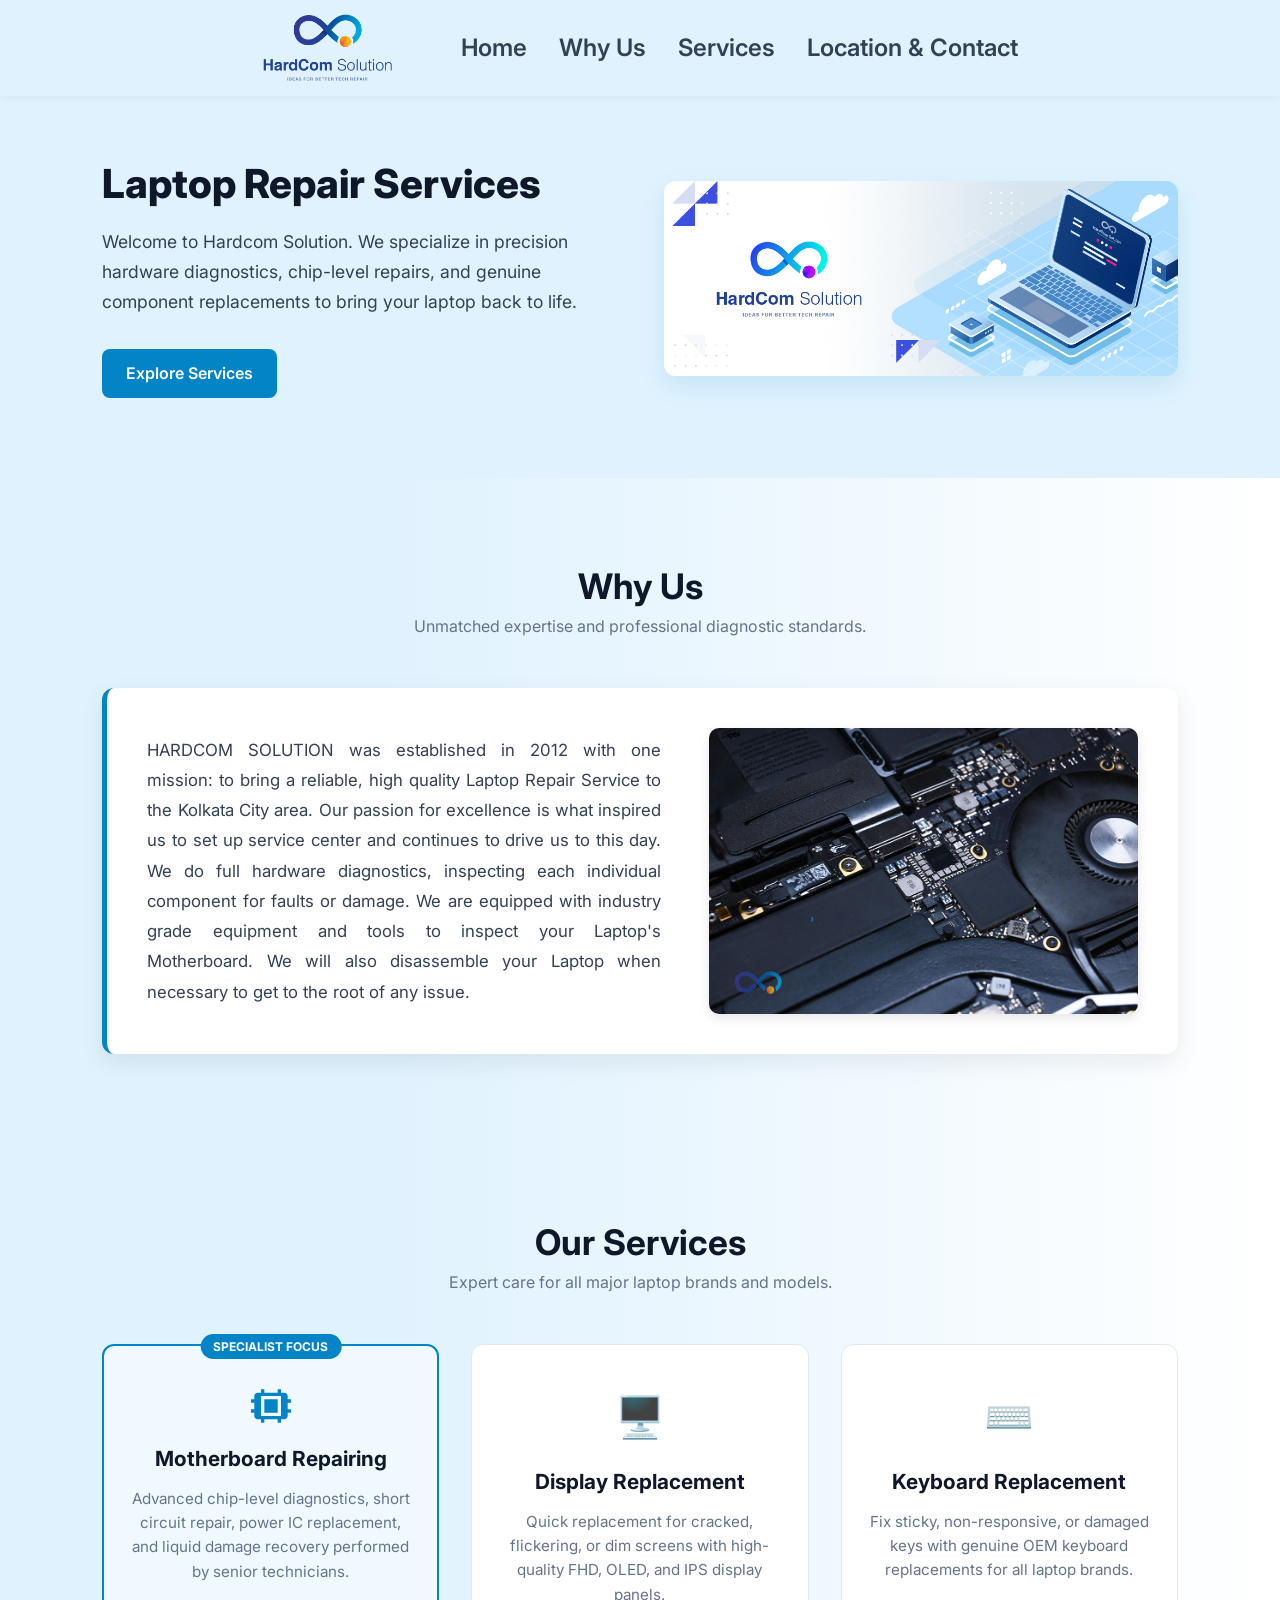
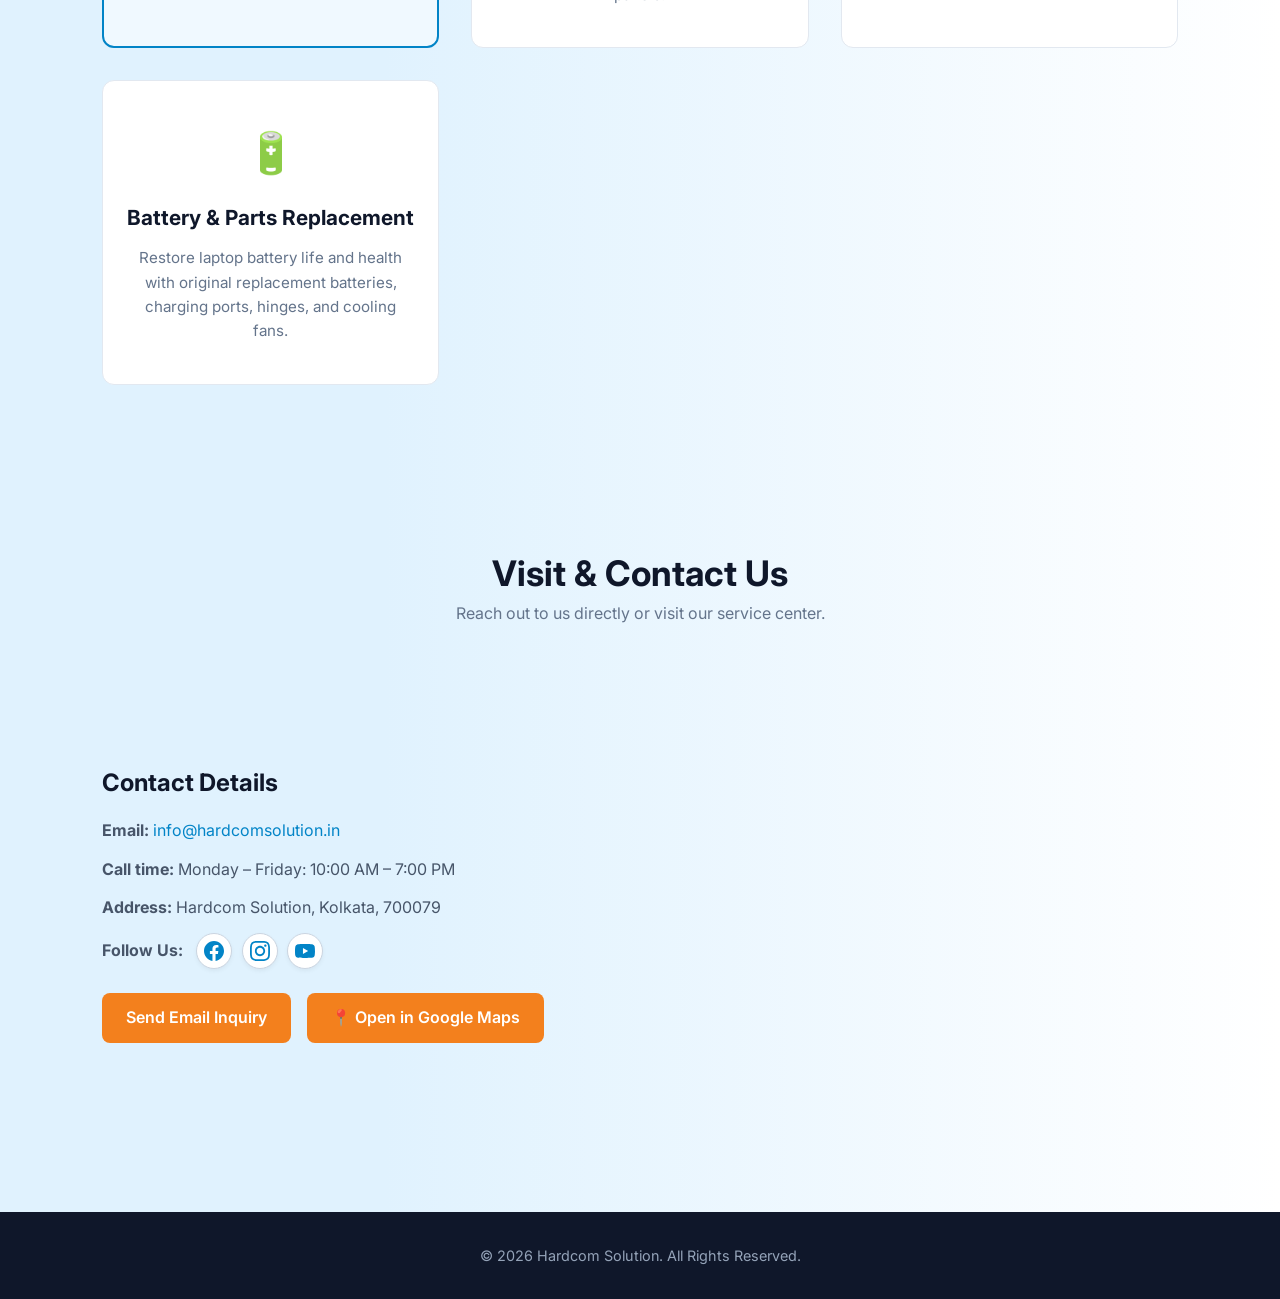
==== index.html @ a63f6ae6 "Add files via upload" ====
<!DOCTYPE html>
<html lang="en">
<head>
  <meta charset="UTF-8">
  <meta name="viewport" content="width=device-width, initial-scale=1.0">
  <title>Hardcom Solution | Laptop Service & Repair Expert</title>
  <link rel="stylesheet" href="style.css">
  <!-- Google Fonts for professional typography -->
  <link href="https://fonts.googleapis.com/css2?family=Inter:wght@400;600;700;800&display=swap" rel="stylesheet">
</head>
<body>

  <!-- Navigation -->
  <nav class="navbar">
    <div class="logo-container">
      <a href="#home">
        <img src="images/logo.png" alt="HardCom Solution Logo" class="site-logo">
      </a>
    </div>

    <ul class="nav-links">
      <li><a href="#home">Home</a></li>
      <li><a href="#why-us">Why Us</a></li>
      <li><a href="#services">Services</a></li>
      <li><a href="#location">Location & Contact</a></li>
    </ul>
  </nav>

  <!-- Hero / Home Section (Two-Column Layout) -->
  <header id="home" class="hero-section">
    <div class="hero-container">
      
      <!-- Left Column: Text & Buttons -->
      <div class="hero-text-content">
        <h1>Laptop Repair Services</h1>
        <p>Welcome to Hardcom Solution. We specialize in precision hardware diagnostics, chip-level repairs, and genuine component replacements to bring your laptop back to life.</p>
        <div class="hero-buttons">
          <a href="#services" class="btn primary-btn">Explore Services</a>
        </div>
      </div>

      <!-- Right Column: Image Banner -->
      <div class="hero-image-content">
        <img src="images/whyus.jpg" alt="Hardcom Solution - Ideas for Better Tech Repair" class="hero-banner-img">
      </div>

    </div>
  </header>

  <!-- Why Us Section (Two-Column Layout) -->
  <section id="why-us" class="why-us-section">
    <div class="section-title">
      <h2>Why Us</h2>
      <p>Unmatched expertise and professional diagnostic standards.</p>
    </div>

    <div class="why-us-container">
      <!-- Left Column: Text Paragraph -->
      <div class="why-us-text">
        <p>
          HARDCOM SOLUTION was established in 2012 with one mission: to bring a reliable, high quality Laptop Repair Service to the Kolkata City area. Our passion for excellence is what inspired us to set up service center and continues to drive us to this day. We do full hardware diagnostics, inspecting each individual component for faults or damage. We are equipped with industry grade equipment and tools to inspect your Laptop's Motherboard. We will also disassemble your Laptop when necessary to get to the root of any issue.
        </p>
      </div>

      <!-- Right Column: Image -->
      <div class="why-us-image">
        <img src="images/whyus1.jpg" alt="Laptop Motherboard Inspection at Hardcom Solution" class="why-us-img">
      </div>
    </div>
  </section>

  <!-- Services Section -->
  <section id="services" class="services-section">
    <div class="section-title">
      <h2>Our Services</h2>
      <p>Expert care for all major laptop brands and models.</p>
    </div>

    <div class="services-grid">
      <!-- MAIN FOCUS: Motherboard Repairing (Option 2 SVG Icon) -->
      <div class="service-card featured">
        <div class="badge">Specialist Focus</div>
        <div class="icon">
          <svg width="40" height="40" viewBox="0 0 24 24" fill="#0284c7">
            <path d="M6 2H8V4H16V2H18V4H20C21.1 4 22 4.9 22 6V8H24V10H22V14H24V16H22V18C22 19.1 21.1 20 20 20H18V22H16V20H8V22H6V20H4C2.9 20 2 19.1 2 18V16H0V14H2V10H0V8H2V6C2 4.9 2.9 4 4 4H6V2ZM6 6V18H18V6H6ZM8 8H16V16H8V8Z"/>
          </svg>
        </div>
        <h3>Motherboard Repairing</h3>
        <p>Advanced chip-level diagnostics, short circuit repair, power IC replacement, and liquid damage recovery performed by senior technicians.</p>
      </div>

      <!-- Display Replacement -->
      <div class="service-card">
        <div class="icon">🖥️</div>
        <h3>Display Replacement</h3>
        <p>Quick replacement for cracked, flickering, or dim screens with high-quality FHD, OLED, and IPS display panels.</p>
      </div>

      <!-- Keyboard Replacement -->
      <div class="service-card">
        <div class="icon">⌨️</div>
        <h3>Keyboard Replacement</h3>
        <p>Fix sticky, non-responsive, or damaged keys with genuine OEM keyboard replacements for all laptop brands.</p>
      </div>

      <!-- Battery & Parts Replacement -->
      <div class="service-card">
        <div class="icon">🔋</div>
        <h3>Battery & Parts Replacement</h3>
        <p>Restore laptop battery life and health with original replacement batteries, charging ports, hinges, and cooling fans.</p>
      </div>
    </div>
  </section>

  <!-- Location & Contact Section -->
  <section id="location" class="location-section">
    <div class="section-title">
      <h2>Visit & Contact Us</h2>
      <p>Reach out to us directly or visit our service center.</p>
    </div>

    <div class="location-container">
      <div class="contact-info">
        <h3>Contact Details</h3>
        <p><strong>Email:</strong> <a href="mailto:info@hardcomsolution.in">info@hardcomsolution.in</a></p>
        <p><strong>Call time:</strong> Monday – Friday: 10:00 AM – 7:00 PM</p>
        <p><strong>Address:</strong> Hardcom Solution, Kolkata, 700079</p>
        
        <!-- Inline Social Media Links -->
        <p class="social-row">
          <strong>Follow Us:</strong>
          <span class="social-icons">
            <!-- Facebook -->
            <a href="https://www.facebook.com/HardCom.Solution" target="_blank" rel="noopener noreferrer" class="social-icon facebook" aria-label="Facebook">
              <svg width="20" height="20" viewBox="0 0 24 24" fill="currentColor">
                <path d="M24 12.073c0-6.627-5.373-12-12-12s-12 5.373-12 12c0 5.99 4.388 10.954 10.125 11.854v-8.385H7.078v-3.47h3.047V9.43c0-3.007 1.792-4.669 4.533-4.669 1.312 0 2.686.235 2.686.235v2.953H15.83c-1.491 0-1.956.925-1.956 1.874v2.25h3.328l-.532 3.47h-2.796v8.385C19.612 23.027 24 18.062 24 12.073z"/>
              </svg>
            </a>

            <!-- Instagram -->
            <a href="https://www.instagram.com/hardcomsolution?igsh=bm9hNWd4NGJtdzU1" target="_blank" rel="noopener noreferrer" class="social-icon instagram" aria-label="Instagram">
              <svg width="20" height="20" viewBox="0 0 24 24" fill="currentColor">
                <path d="M12 2.163c3.204 0 3.584.012 4.85.07 3.252.148 4.771 1.691 4.919 4.919.058 1.265.069 1.645.069 4.849 0 3.205-.012 3.584-.069 4.849-.149 3.225-1.664 4.771-4.919 4.919-1.266.058-1.644.07-4.85.07-3.204 0-3.584-.012-4.849-.07-3.26-.149-4.771-1.699-4.919-4.92-.058-1.265-.07-1.644-.07-4.849 0-3.204.013-3.583.07-4.849.149-3.227 1.664-4.771 4.919-4.919 1.266-.057 1.645-.069 4.849-.069zm0-2.163c-3.259 0-3.667.014-4.947.072-4.358.2-6.78 2.618-6.98 6.98-.059 1.281-.073 1.689-.073 4.948 0 3.259.014 3.668.072 4.948.2 4.358 2.618 6.78 6.98 6.98 1.281.058 1.689.072 4.948.072 3.259 0 3.668-.014 4.948-.072 4.354-.2 6.782-2.618 6.979-6.98.059-1.28.073-1.689.073-4.948 0-3.259-.014-3.667-.072-4.947-.196-4.354-2.617-6.78-6.979-6.98-1.281-.059-1.69-.073-4.949-.073zm0 5.838c-3.403 0-6.162 2.759-6.162 6.162s2.759 6.163 6.162 6.163 6.162-2.759 6.162-6.163c0-3.403-2.759-6.162-6.162-6.162zm0 10.162c-2.209 0-4-1.79-4-4 0-2.209 1.791-4 4-4s4 1.791 4 4c0 2.21-1.791 4-4 4zm6.406-11.845c-.796 0-1.441.645-1.441 1.44s.645 1.44 1.441 1.44c.795 0 1.439-.645 1.439-1.44s-.644-1.44-1.439-1.44z"/>
              </svg>
            </a>

            <!-- YouTube -->
            <a href="https://www.youtube.com/@hardcomsolution" target="_blank" rel="noopener noreferrer" class="social-icon youtube" aria-label="YouTube">
              <svg width="20" height="20" viewBox="0 0 24 24" fill="currentColor">
                <path d="M23.498 6.186a3.016 3.016 0 0 0-2.122-2.136C19.505 3.545 12 3.545 12 3.545s-7.505 0-9.377.505A3.017 3.017 0 0 0 .502 6.186C0 8.07 0 12 0 12s0 3.93.502 5.814a3.016 3.016 0 0 0 2.122 2.136c1.871.505 9.376.505 9.376.505s7.505 0 9.377-.505a3.015 3.015 0 0 0 2.122-2.136C24 15.93 24 12 24 12s0-3.93-.502-5.814zM9.545 15.568V8.432L15.818 12l-6.273 3.568z"/>
              </svg>
            </a>
          </span>
        </p>

        <div class="contact-actions">
          <a href="mailto:info@hardcomsolution.in?subject=Laptop%20Repair%20Inquiry" class="btn primary-btn">Send Email Inquiry</a>
          <a href="https://maps.app.goo.gl/X8KSxE47E7GqjeSY7" target="_blank" class="btn map-btn">📍 Open in Google Maps</a>
        </div>
      </div>

      <div class="map-embed">
        <iframe src="https://www.google.com/maps/embed?pb=!1m18!1m12!1m3!1d3715.5192313363236!2d88.42817985779621!3d22.655022076445878!2m3!1f0!2f0!3f0!3m2!1i1024!2i768!4f13.1!3m3!1m2!1s0x39f89e5bd750a0f1%3A0x53fb87cc85b5f22e!2sHardCom%20Solution!5e1!3m2!1sen!2sin!4v1786367181669!5m2!1sen!2sin" 
          width="600"
          height="450" 
          style="border:0;" 
          allowfullscreen="" loading="lazy" 
          referrerpolicy="strict-origin-when-cross-origin">
        </iframe>
      </div>
    </div>
  </section>

  <!-- Footer -->
  <footer>
    <p>&copy; 2026 Hardcom Solution. All Rights Reserved.</p>
  </footer>

</body>
</html>
---- style.css ----
/* Base Styles & Reset */
* {
  margin: 0;
  padding: 0;
  box-sizing: border-box;
}

:root {
  --primary-blue: #0284c7;
  --accent-orange: #f3801d;
  --accent-orange-hover: #d96f14;
  --dark-navy: #0f172a;
  --mid-navy: #1e293b;
  --ice-blue: #f0f9ff;
  --soft-blue: #e0f2fe;
  --text-dark: #1e293b;
  --text-muted: #64748b;
}

body {
  font-family: 'Inter', sans-serif;
  color: var(--text-dark);
  background-color: #f8fafc;
  line-height: 1.6;
}

/* Navbar Logo Styling */
.navbar {
  display: flex !important;
  justify-content: space-between !important;
  align-items: center !important;
  padding: 0.8rem 8%;
  background-color: #e0f2fe; 
  box-shadow: 0 2px 10px rgba(0,0,0,0.05);
  position: sticky;
  top: 0;
  z-index: 1000;
}

.logo-container {
  display: flex;
  align-items: center;
  margin-left: 10rem; /* Shifts logo 10rem away from left edge */
}

.site-logo {
  height: 70px;
  width: auto;
  display: block;
  object-fit: contain;
}

/* Horizontal Link Menu */
.nav-links {
  display: flex !important;
  flex-direction: row !important;
  list-style: none !important;
  gap: 2rem;
  margin: 0 10rem 0 0; /* Pushes menu 10rem away from right edge */
  padding: 0;
}

.nav-links li {
  display: inline-block;
}

.nav-links a {
  text-decoration: none !important;
  color: #334155;
  font-weight: 600;
  font-size: 1.5rem;
  transition: color 0.2s;
}

.nav-links a:hover {
  color: var(--primary-blue);
}

/* Base Button */
.btn {
  display: inline-block;
  padding: 0.75rem 1.5rem;
  border-radius: 8px;
  text-decoration: none;
  font-weight: 600;
  transition: all 0.2s;
}

.primary-btn {
  background-color: var(--primary-blue);
  color: #ffffff;
}

.primary-btn:hover {
  background-color: #0369a1;
}

/* Orange Buttons (#f3801d) for Contact Section Actions */
.contact-actions .primary-btn,
.contact-actions .map-btn,
a.map-btn {
  background-color: var(--accent-orange);
  color: #ffffff !important;
  text-decoration: none;
  border: none;
}

.contact-actions .primary-btn:hover,
.contact-actions .map-btn:hover,
a.map-btn:hover {
  background-color: var(--accent-orange-hover);
  color: #ffffff !important;
}


/* 1. HERO SECTION */
.hero-section {
  padding: 4rem 8% 5rem 8%;
  background: linear-gradient(90deg, #e0f2fe 100%, #ffffff 100%);
}

.hero-container {
  max-width: 1200px;
  margin: 0 auto;
  display: flex;
  align-items: center;
  justify-content: space-between;
  gap: 3rem;
}

.hero-text-content {
  flex: 1;
  text-align: left;
}

.hero-text-content h1 {
  font-size: 2.5rem;
  font-weight: 800;
  line-height: 1.2;
  margin-bottom: 1.2rem;
  color: #0f172a;
}

.hero-text-content p {
  font-size: 1.1rem;
  color: #334155;
  margin-bottom: 2rem;
  line-height: 1.7;
}

.hero-buttons {
  display: flex;
  gap: 1rem;
  justify-content: flex-start;
}

.hero-image-content {
  flex: 1;
  display: flex;
  justify-content: center;
}

.hero-banner-img {
  width: 100%;
  max-width: 550px;
  height: auto;
  border-radius: 12px;
  box-shadow: 0 10px 25px rgba(2, 132, 199, 0.12);
}


/* 2. WHY US SECTION */
.why-us-section {
  padding: 5rem 8%;
  background: linear-gradient(90deg, #e0f2fe 30%, #ffffff 100%);
}

.why-us-section .section-title h2 {
  color: #0f172a;
}

.why-us-section .section-title p {
  color: #64748b;
}

.why-us-container {
  max-width: 1100px;
  margin: 0 auto;
  display: flex;
  align-items: center;
  justify-content: space-between;
  gap: 3rem;
  background-color: #ffffff;
  border-left: 5px solid var(--primary-blue);
  padding: 2.5rem;
  border-radius: 12px;
  box-shadow: 0 8px 25px rgba(15, 23, 42, 0.08);
}

.why-us-text {
  flex: 1.2;
}

.why-us-text p {
  font-size: 1.05rem;
  color: #334155;
  line-height: 1.8;
  text-align: justify;
}

.why-us-image {
  flex: 1;
  display: flex;
  justify-content: center;
}

.why-us-img {
  width: 100%;
  max-width: 450px;
  height: auto;
  border-radius: 10px;
  object-fit: cover;
  box-shadow: 0 4px 12px rgba(0,0,0,0.1);
}


/* 3. SERVICES SECTION */
.services-section {
  padding: 5rem 8%;
  background: linear-gradient(90deg, #e0f2fe 30%, #ffffff 100%);
}

.section-title {
  text-align: center;
  margin-bottom: 3rem;
}

.section-title h2 {
  font-size: 2.2rem;
  color: var(--dark-navy);
  font-weight: 700;
}

.section-title p {
  color: var(--text-muted);
}

.services-grid {
  display: grid;
  grid-template-columns: repeat(auto-fit, minmax(260px, 1fr));
  gap: 2rem;
}

.service-card {
  background-color: #ffffff;
  padding: 2.5rem 1.5rem;
  border-radius: 12px;
  border: 1px solid #e2e8f0;
  text-align: center;
  position: relative;
  transition: transform 0.2s, box-shadow 0.2s;
}

.service-card:hover {
  transform: translateY(-4px);
  box-shadow: 0 12px 24px rgba(0,0,0,0.06);
}

.service-card.featured {
  border: 2px solid var(--primary-blue);
  background-color: var(--ice-blue);
}

.badge {
  position: absolute;
  top: -12px;
  left: 50%;
  transform: translateX(-50%);
  background-color: var(--primary-blue);
  color: #ffffff;
  font-size: 0.75rem;
  font-weight: 700;
  text-transform: uppercase;
  padding: 0.2rem 0.8rem;
  border-radius: 20px;
}

.icon {
  font-size: 2.5rem;
  margin-bottom: 1rem;
  display: flex;
  justify-content: center;
  align-items: center;
}

.icon svg {
  display: inline-block;
  vertical-align: middle;
}

.service-card h3 {
  font-size: 1.3rem;
  margin-bottom: 0.75rem;
  color: var(--dark-navy);
}

.service-card p {
  color: var(--text-muted);
  font-size: 0.95rem;
}


/* 4. LOCATION & CONTACT */
.location-section {
  padding: 5rem 8%;
  background: linear-gradient(90deg, #e0f2fe 30%, #ffffff 100%);
}

.location-container {
  display: grid;
  grid-template-columns: 1fr 1fr;
  gap: 3rem;
  align-items: center;
}

.contact-info h3 {
  font-size: 1.5rem;
  margin-bottom: 1rem;
  color: var(--dark-navy);
}

.contact-info p {
  margin-bottom: 0.8rem;
  color: #475569;
}

.contact-info a {
  color: var(--primary-blue);
  text-decoration: none;
}

.contact-actions {
  display: flex;
  gap: 1rem;
  margin-top: 1.5rem;
  flex-wrap: wrap;
}

.map-embed iframe {
  width: 100%;
  border-radius: 12px;
}

/* Inline Social Row */
.social-row {
  display: flex;
  align-items: center;
  gap: 0.8rem;
  margin-bottom: 0.8rem;
  color: #475569;
}

.social-icons {
  display: inline-flex;
  gap: 0.6rem;
  align-items: center;
}

.social-icon {
  display: inline-flex;
  align-items: center;
  justify-content: center;
  width: 36px;
  height: 36px;
  background-color: #ffffff;
  color: #64748b;
  border-radius: 50%;
  border: 1px solid #cbd5e1;
  transition: all 0.25s ease;
  box-shadow: 0 2px 4px rgba(0,0,0,0.05);
}

.social-icon:hover {
  transform: translateY(-2px);
  box-shadow: 0 4px 8px rgba(0,0,0,0.12);
}

/* Hover Brand Colors */
.social-icon.facebook:hover {
  background-color: #1877f2;
  color: #ffffff;
  border-color: #1877f2;
}

.social-icon.instagram:hover {
  background: radial-gradient(circle at 30% 107%, #fdf497 0%, #fdf497 5%, #fd5949 45%,#d6249f 60%,#285aebe6 90%);
  color: #ffffff;
  border-color: transparent;
}

.social-icon.youtube:hover {
  background-color: #ff0000;
  color: #ffffff;
  border-color: #ff0000;
}


/* 5. FOOTER */
footer {
  text-align: center;
  padding: 2rem;
  background-color: var(--dark-navy);
  color: #94a3b8;
  font-size: 0.9rem;
}


/* Responsive adjustments for Mobile & Tablets */
@media (max-width: 850px) {
  .navbar {
    flex-direction: column;
    padding: 1rem 4%;
    gap: 1rem;
  }

  .logo-container {
    margin-left: 0 !important;
    justify-content: center;
  }

  .site-logo {
    height: 42px;
  }

  .nav-links {
    margin: 0 !important;
    gap: 1rem;
    flex-wrap: wrap;
    justify-content: center;
  }

  .nav-links a {
    font-size: 0.95rem;
  }

  .hero-container, 
  .why-us-container, 
  .location-container {
    flex-direction: column;
    text-align: center;
    padding: 1.5rem;
    gap: 2rem;
  }

  .hero-text-content, 
  .why-us-text {
    text-align: center;
  }

  .hero-buttons {
    justify-content: center;
  }

  .hero-section h1 {
    font-size: 2rem;
  }

  .social-row {
    justify-content: center;
  }
}
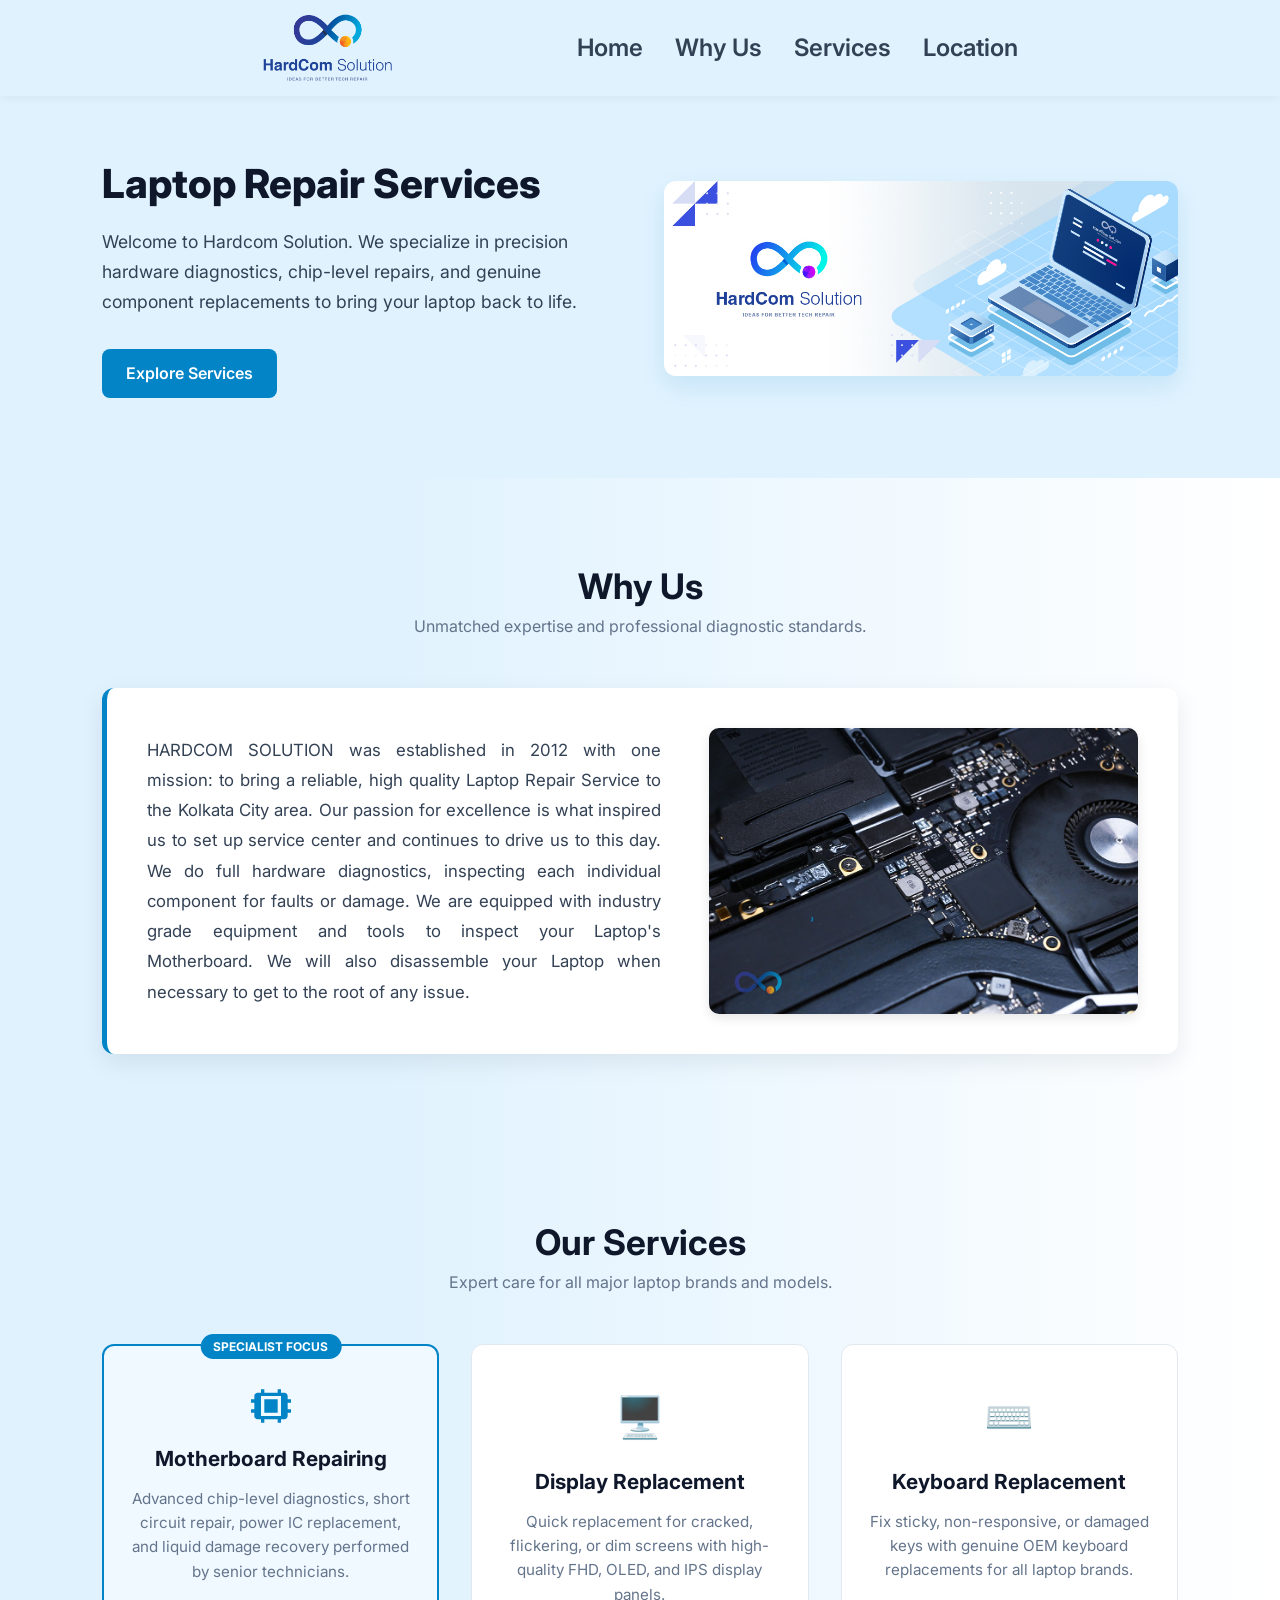
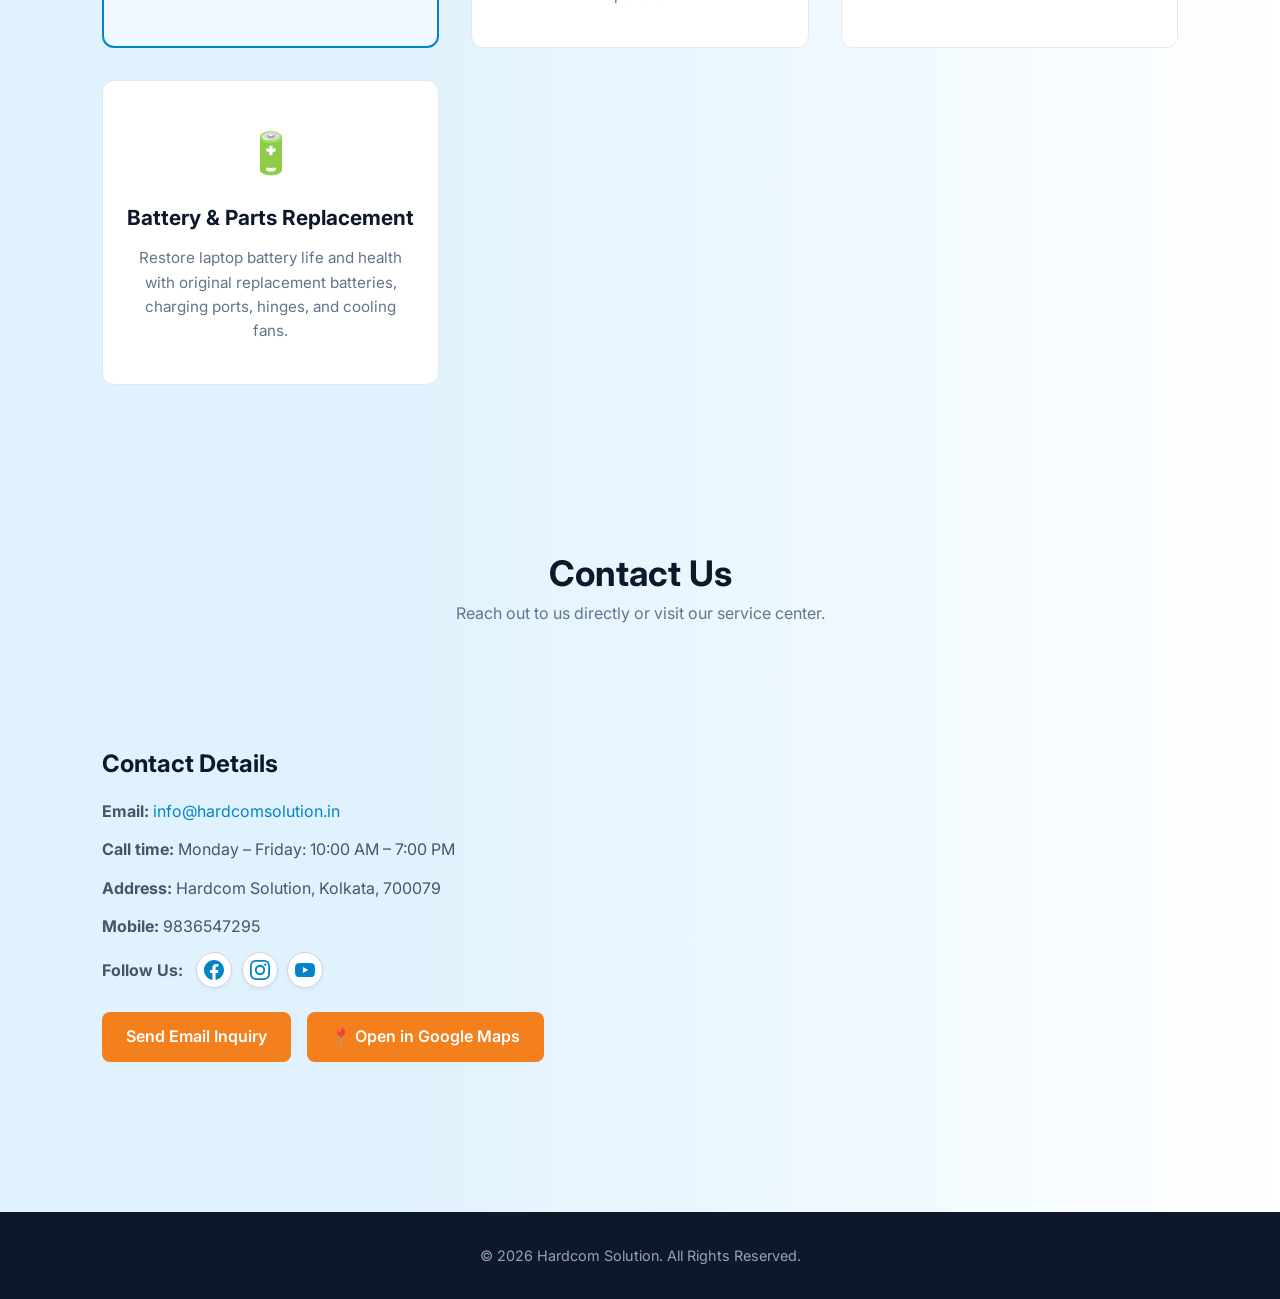
==== commit 47fba39e: "Add files via upload" ====
--- a/index.html
+++ b/index.html
@@ -22,7 +22,7 @@
       <li><a href="#home">Home</a></li>
       <li><a href="#why-us">Why Us</a></li>
       <li><a href="#services">Services</a></li>
-      <li><a href="#location">Location & Contact</a></li>
+      <li><a href="#location">Location</a></li>
     </ul>
   </nav>
 
@@ -115,7 +115,7 @@
   <!-- Location & Contact Section -->
   <section id="location" class="location-section">
     <div class="section-title">
-      <h2>Visit & Contact Us</h2>
+      <h2>Contact Us</h2>
       <p>Reach out to us directly or visit our service center.</p>
     </div>
 
@@ -125,6 +125,7 @@
         <p><strong>Email:</strong> <a href="mailto:info@hardcomsolution.in">info@hardcomsolution.in</a></p>
         <p><strong>Call time:</strong> Monday – Friday: 10:00 AM – 7:00 PM</p>
         <p><strong>Address:</strong> Hardcom Solution, Kolkata, 700079</p>
+		<p><strong>Mobile:</strong> 9836547295</p>
         
         <!-- Inline Social Media Links -->
         <p class="social-row">
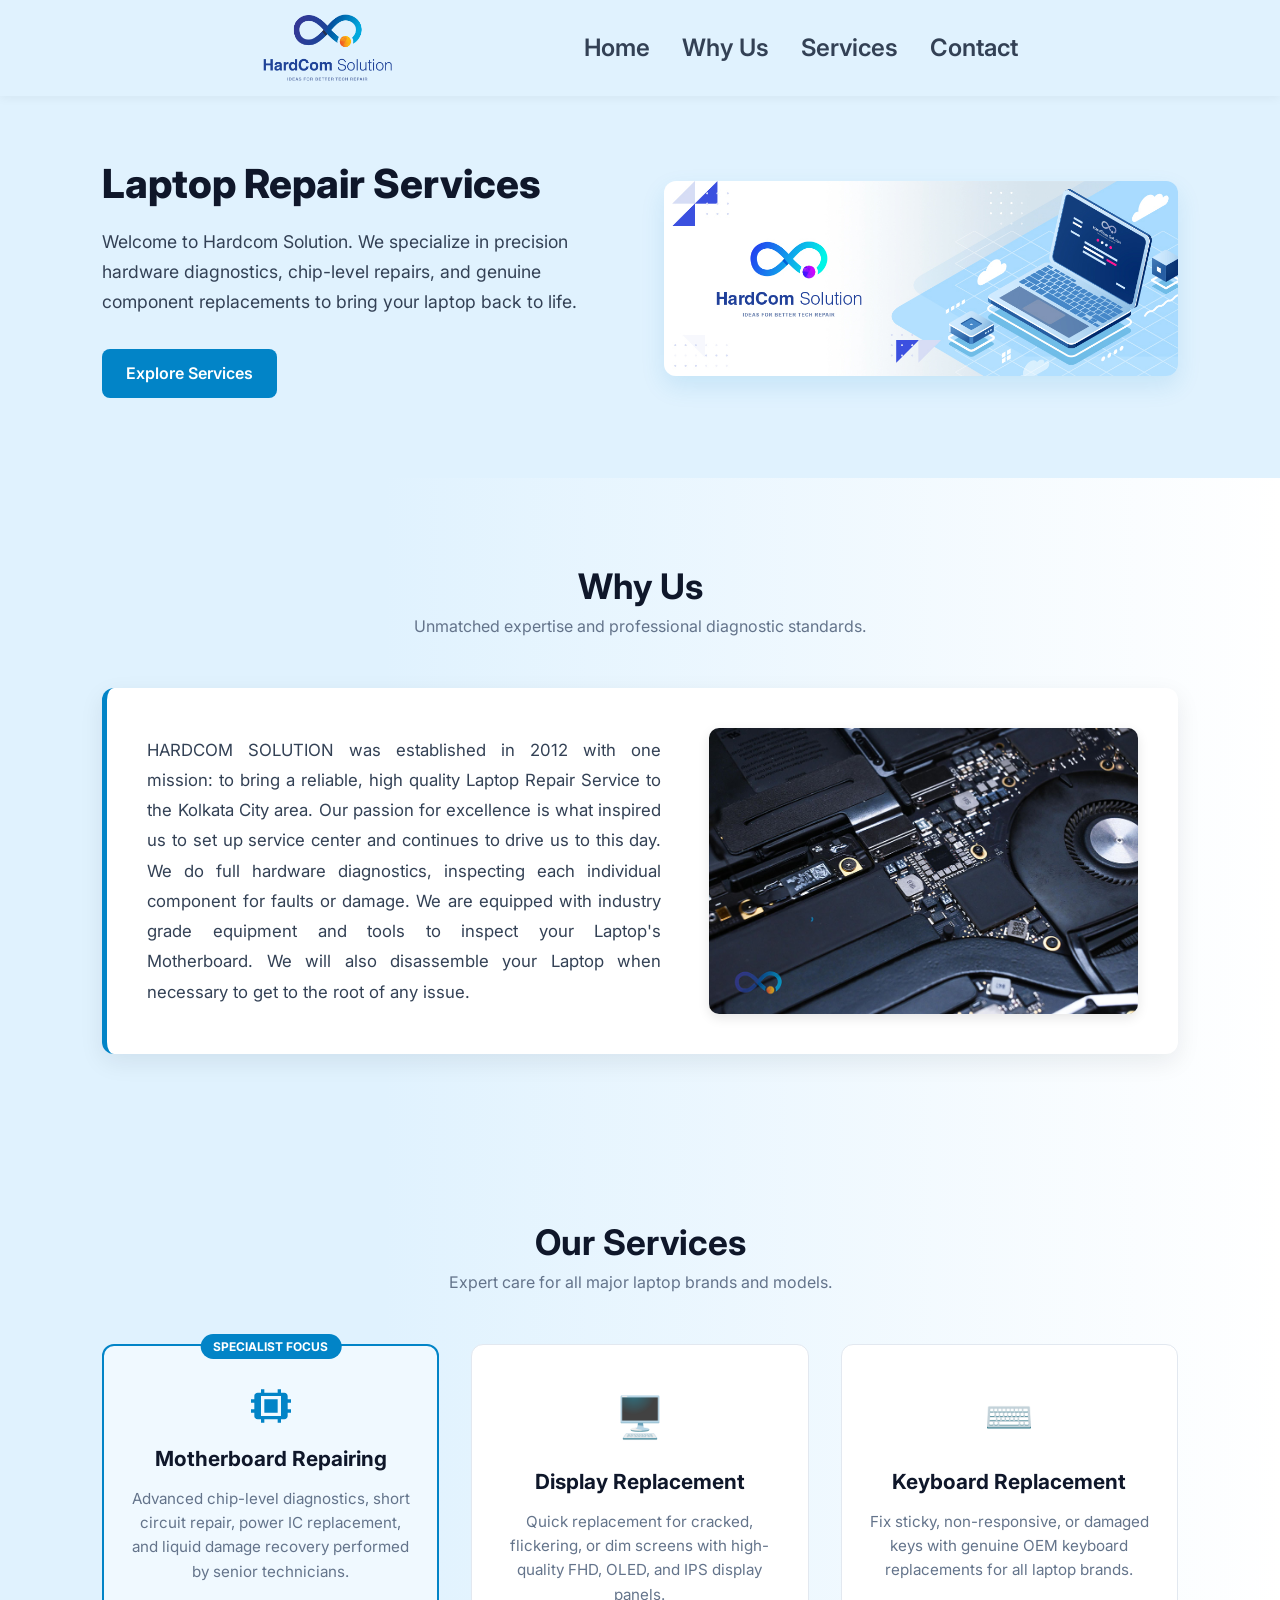
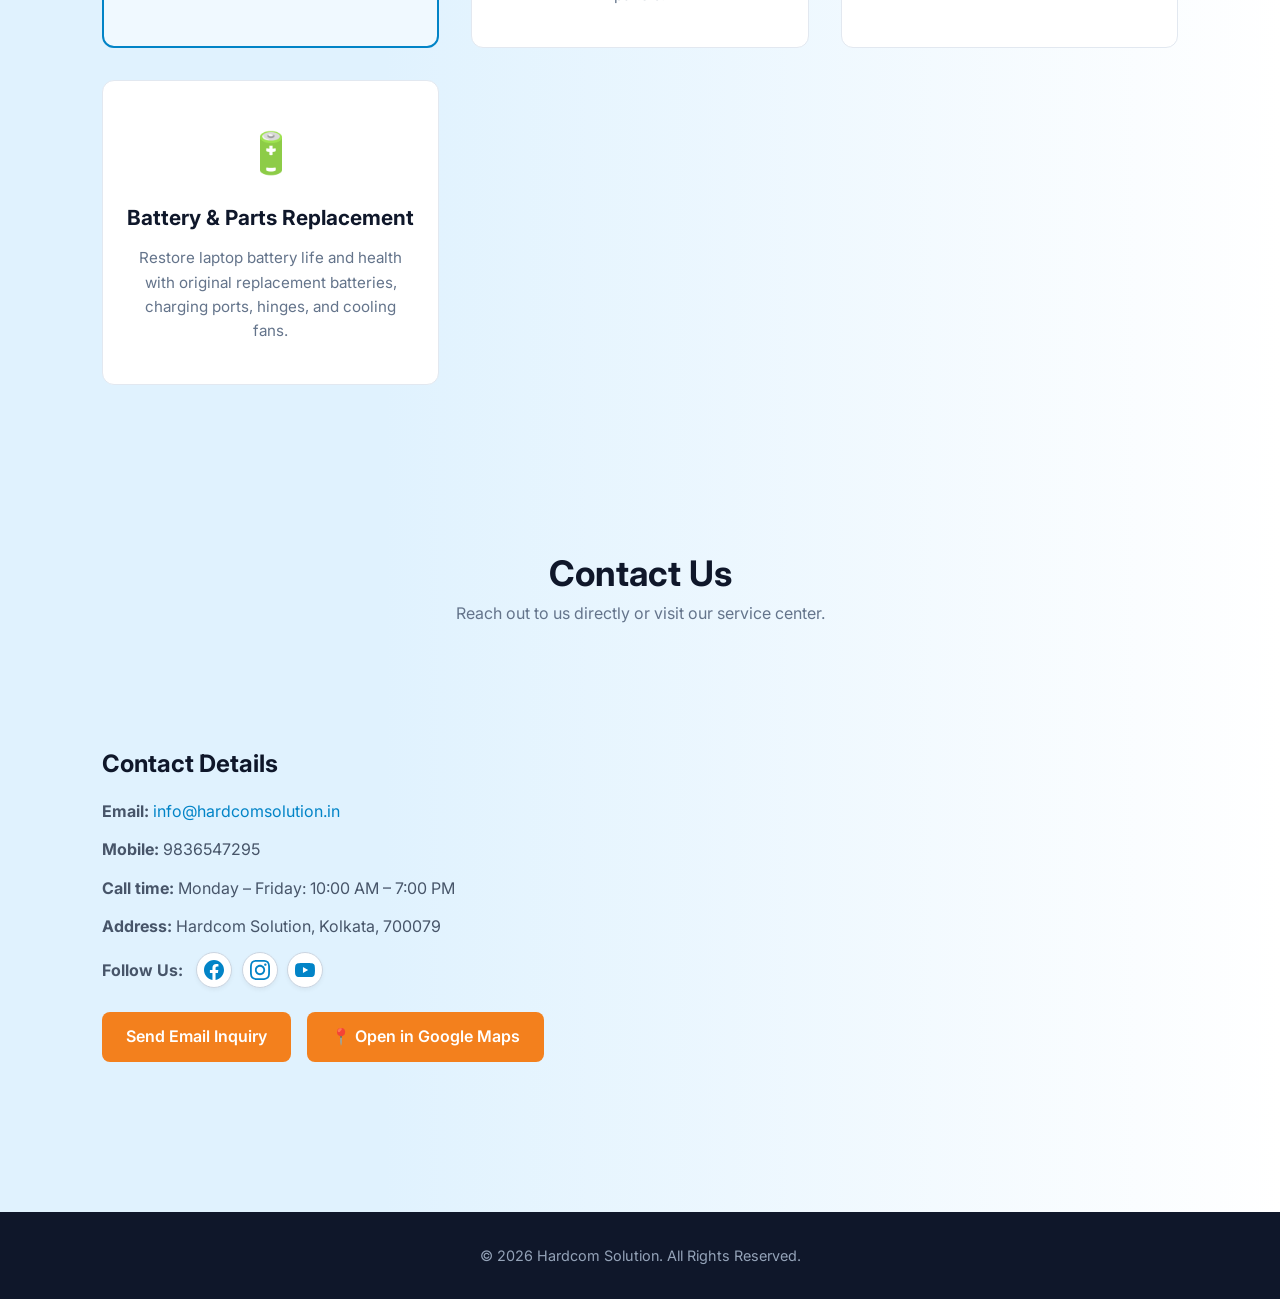
==== commit 8cc757c0: "Add files via upload" ====
--- a/index.html
+++ b/index.html
@@ -22,7 +22,7 @@
       <li><a href="#home">Home</a></li>
       <li><a href="#why-us">Why Us</a></li>
       <li><a href="#services">Services</a></li>
-      <li><a href="#location">Location</a></li>
+      <li><a href="#location">Contact</a></li>
     </ul>
   </nav>
 
@@ -123,9 +123,10 @@
       <div class="contact-info">
         <h3>Contact Details</h3>
         <p><strong>Email:</strong> <a href="mailto:info@hardcomsolution.in">info@hardcomsolution.in</a></p>
+		<p><strong>Mobile:</strong> 9836547295</p>
         <p><strong>Call time:</strong> Monday – Friday: 10:00 AM – 7:00 PM</p>
         <p><strong>Address:</strong> Hardcom Solution, Kolkata, 700079</p>
-		<p><strong>Mobile:</strong> 9836547295</p>
+		
         
         <!-- Inline Social Media Links -->
         <p class="social-row">
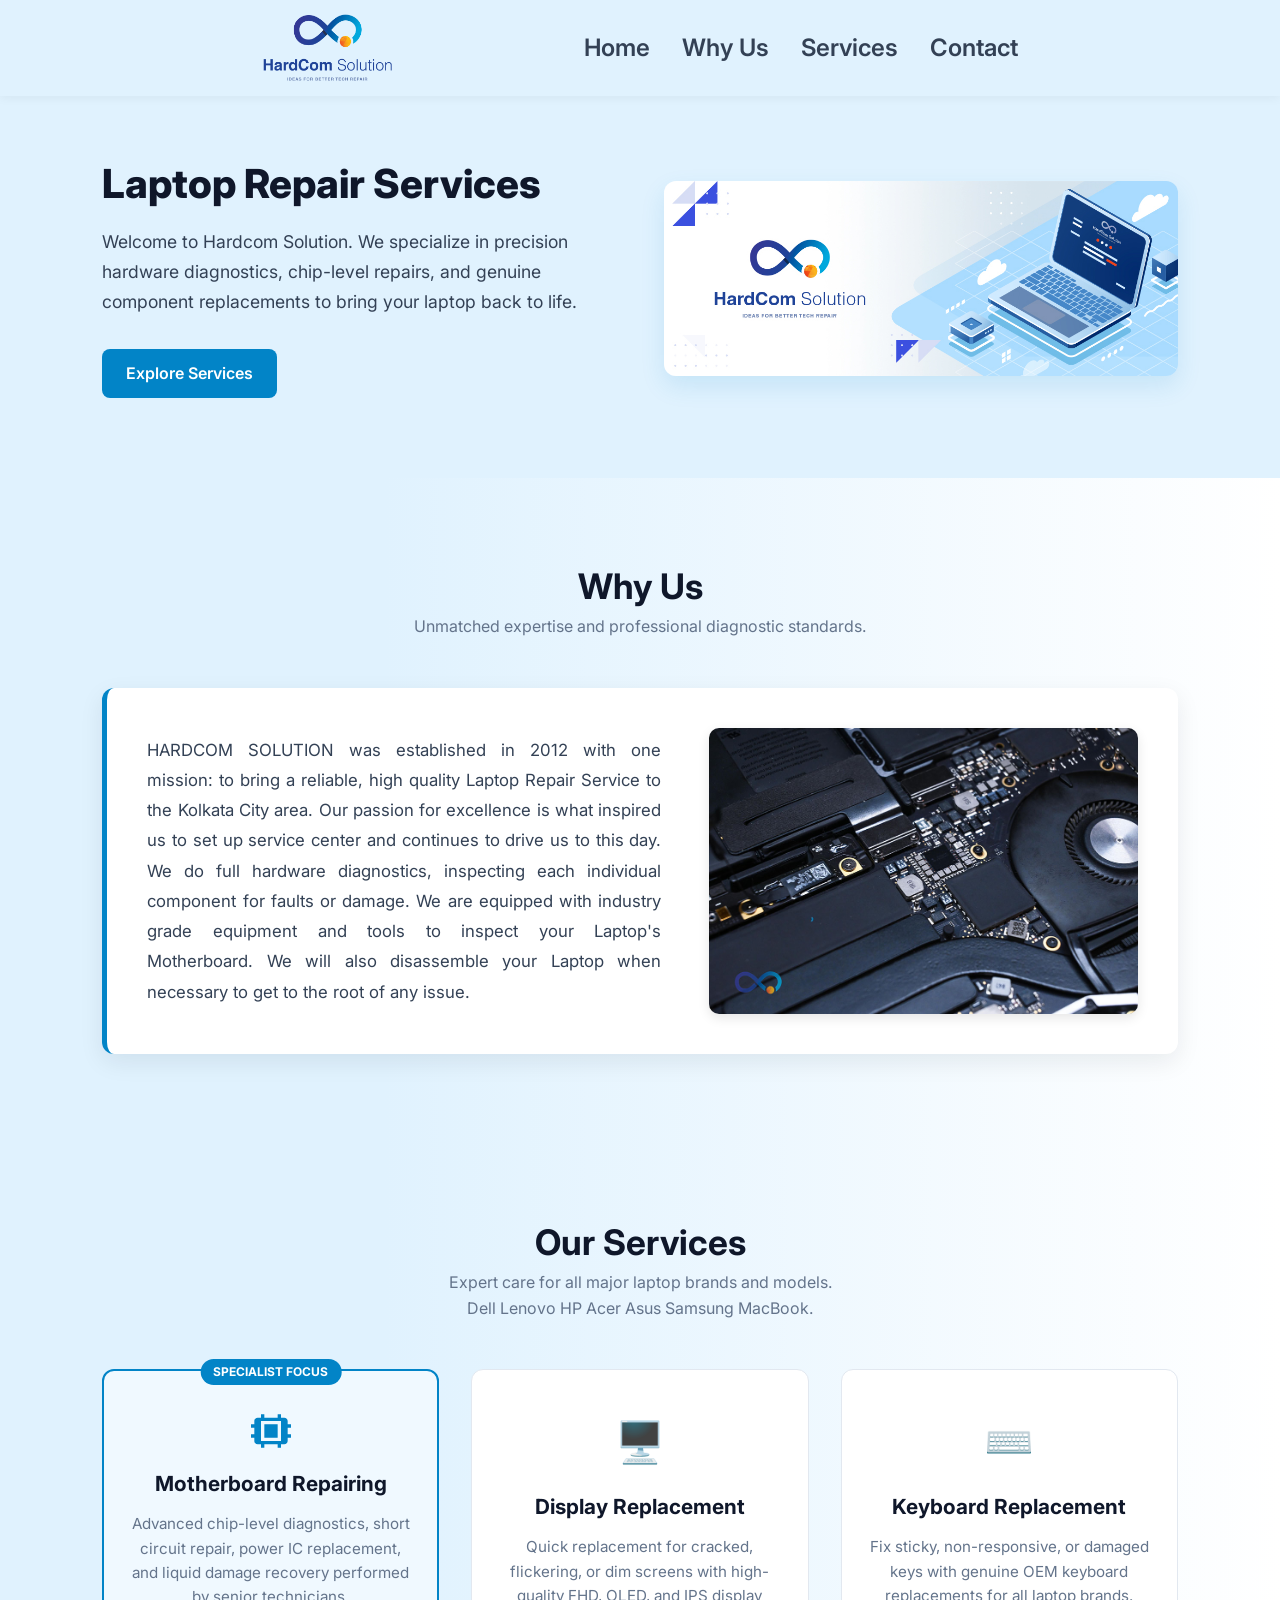
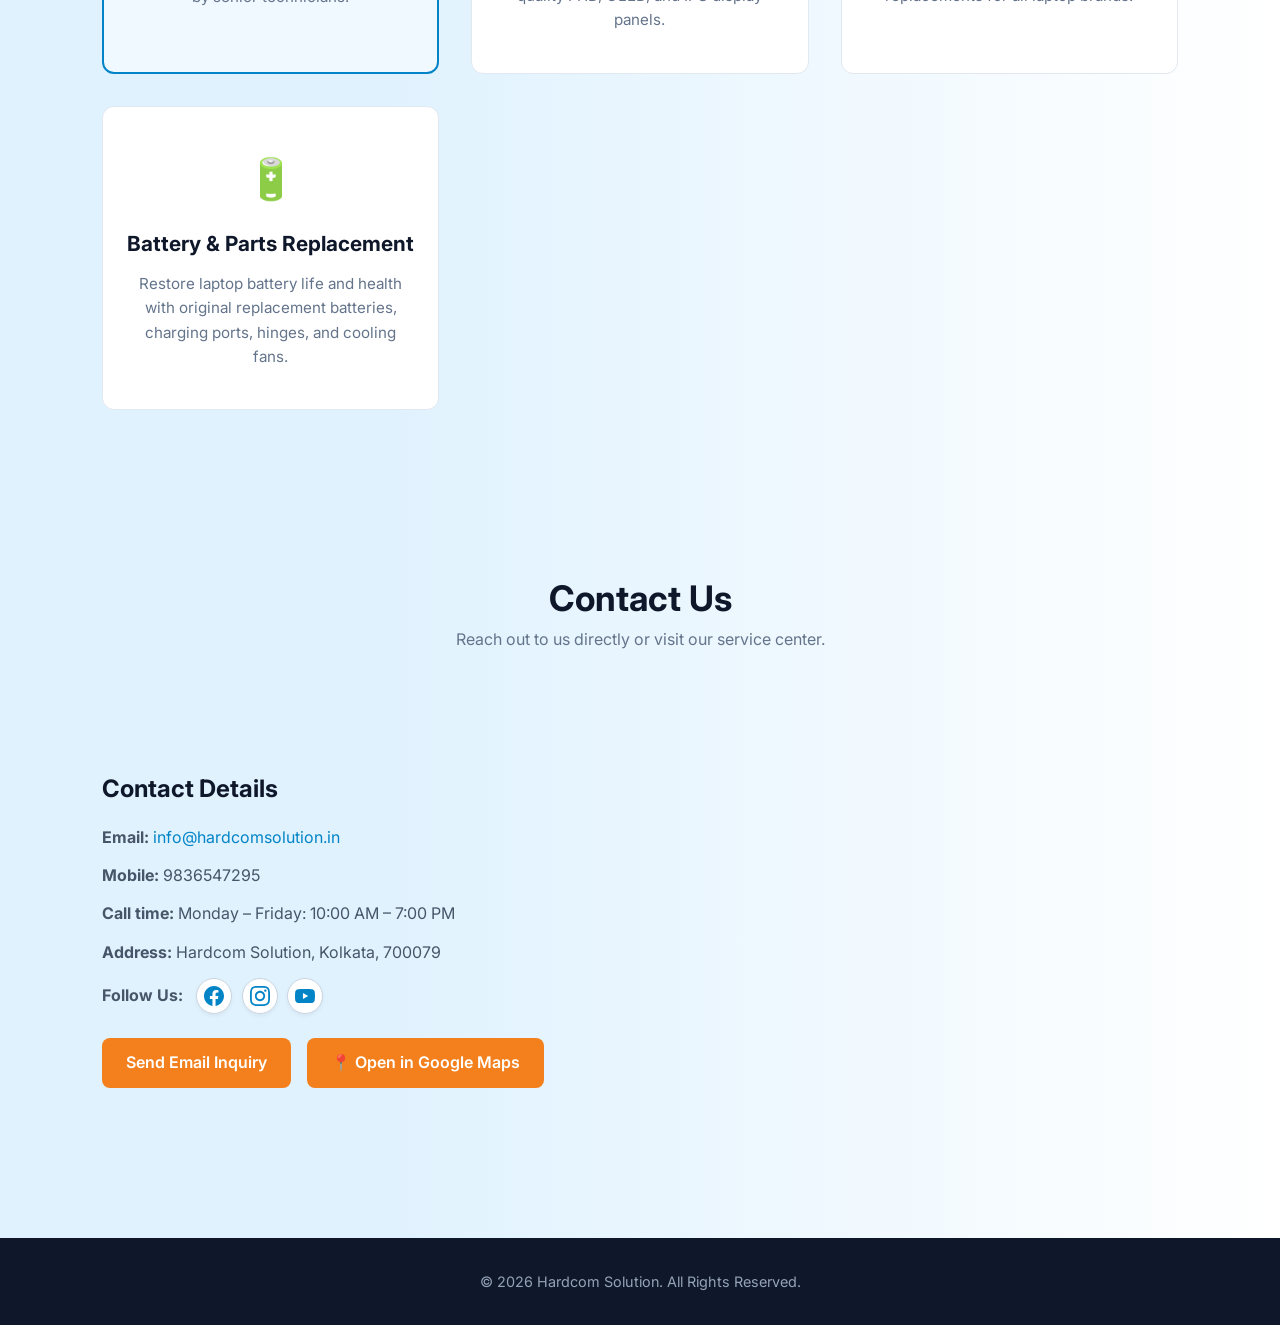
==== commit 0aa4619a: "Add files via upload" ====
--- a/index.html
+++ b/index.html
@@ -74,6 +74,7 @@
     <div class="section-title">
       <h2>Our Services</h2>
       <p>Expert care for all major laptop brands and models.</p>
+	  <p>Dell Lenovo HP Acer Asus Samsung MacBook.<p> 
     </div>
 
     <div class="services-grid">
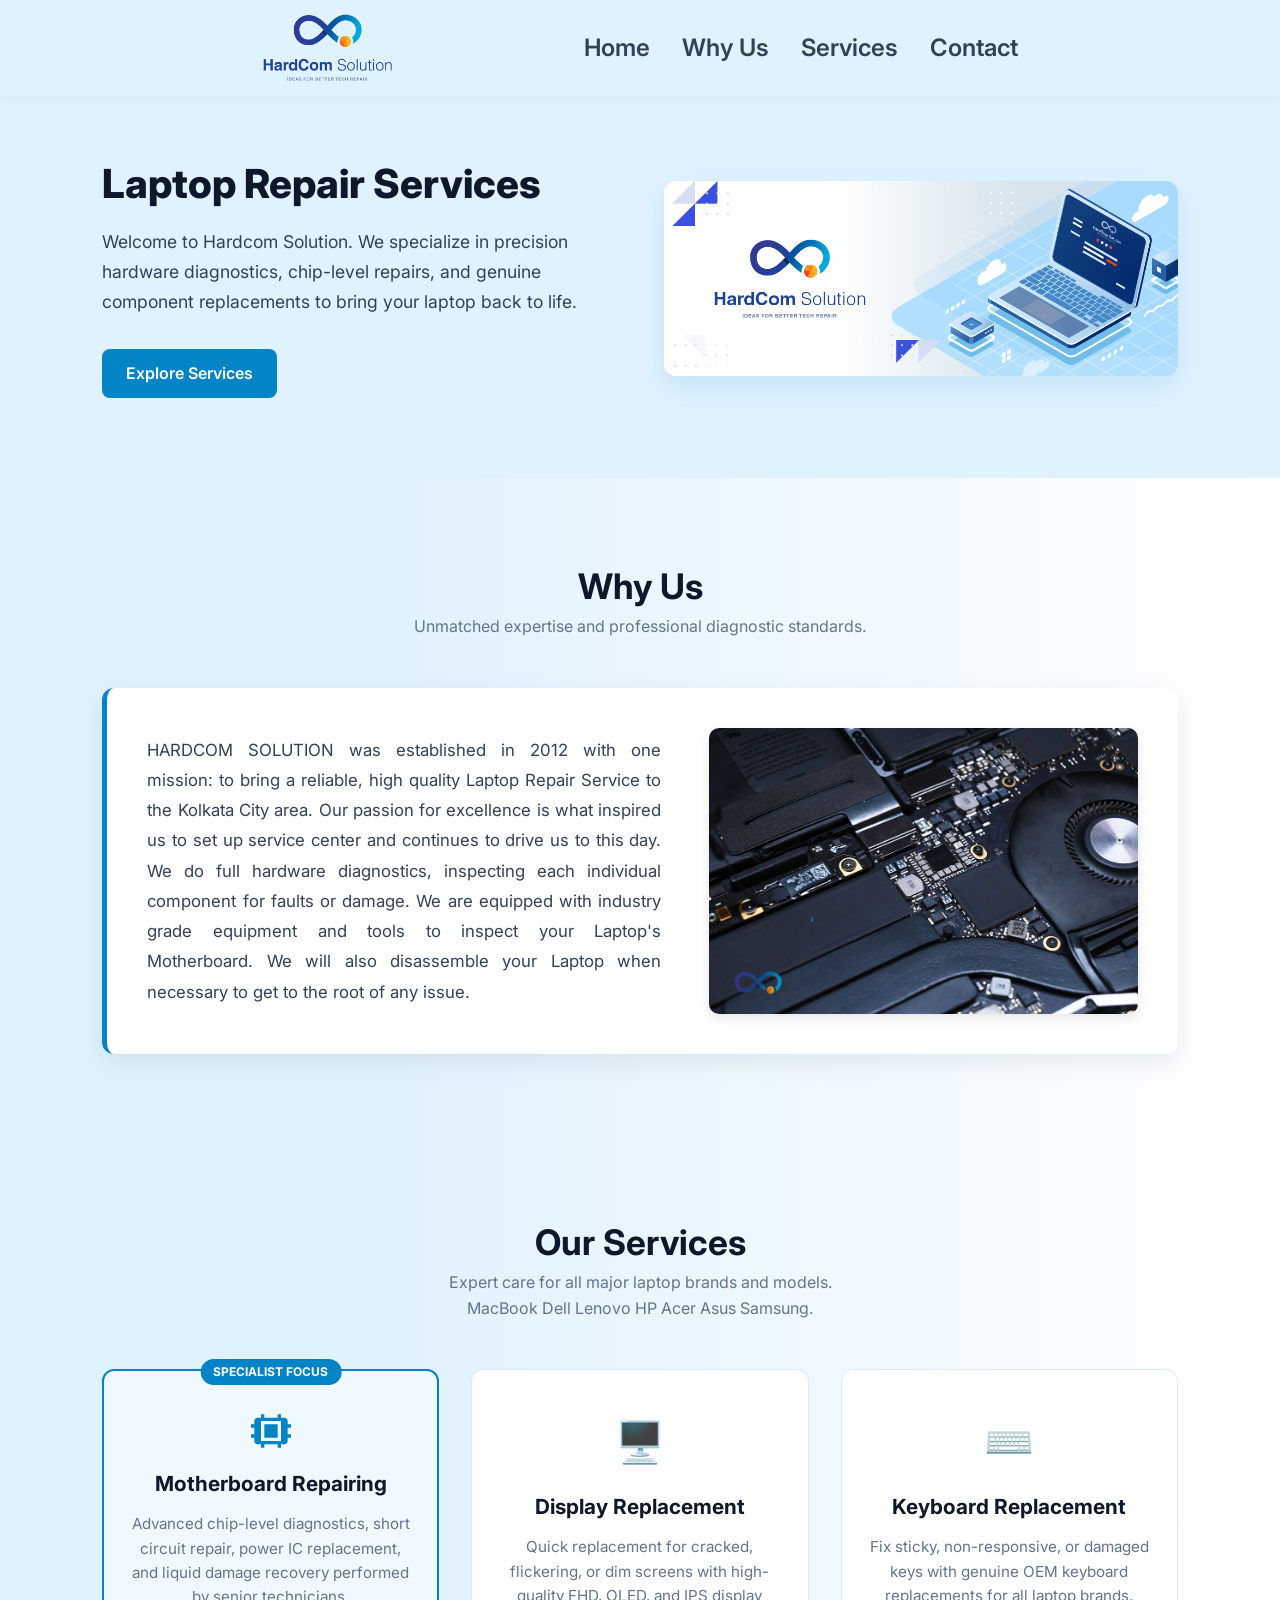
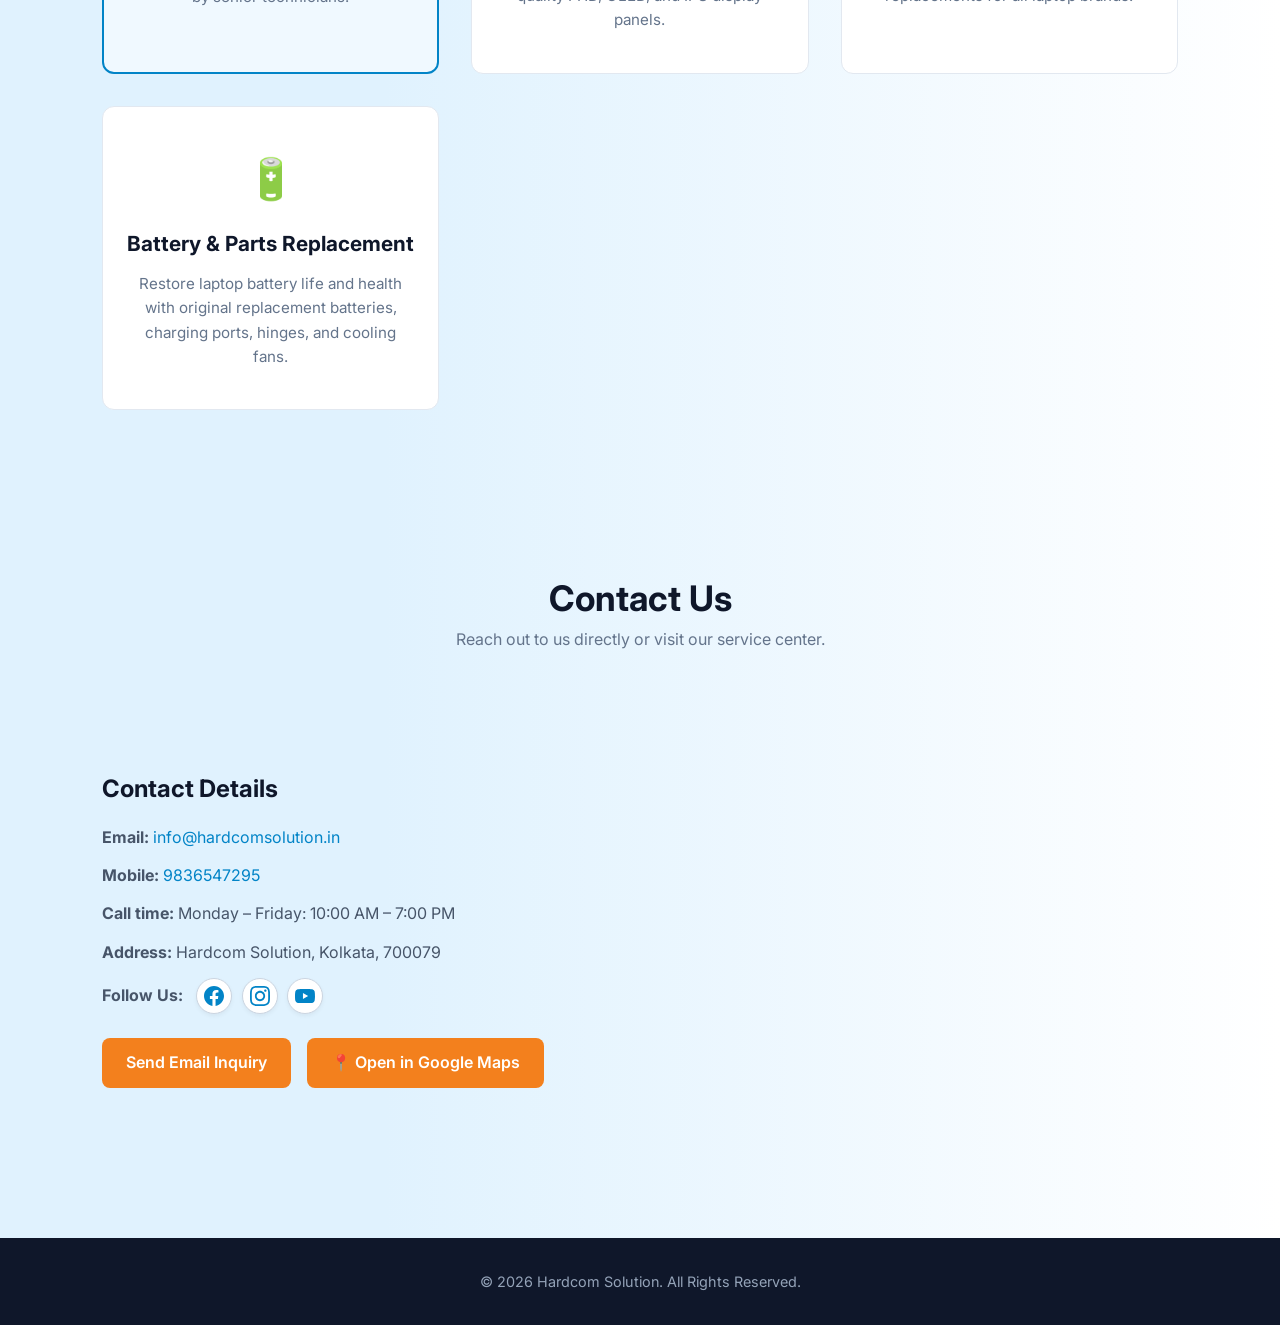
==== commit 6d52db44: "Add files via upload" ====
--- a/index.html
+++ b/index.html
@@ -74,7 +74,7 @@
     <div class="section-title">
       <h2>Our Services</h2>
       <p>Expert care for all major laptop brands and models.</p>
-	  <p>Dell Lenovo HP Acer Asus Samsung MacBook.<p> 
+	  <p>MacBook Dell Lenovo HP Acer Asus Samsung.<p>
     </div>
 
     <div class="services-grid">
@@ -124,7 +124,7 @@
       <div class="contact-info">
         <h3>Contact Details</h3>
         <p><strong>Email:</strong> <a href="mailto:info@hardcomsolution.in">info@hardcomsolution.in</a></p>
-		<p><strong>Mobile:</strong> 9836547295</p>
+		<p><strong>Mobile:</strong> <a href="tel:+919836547295">9836547295</a></p>
         <p><strong>Call time:</strong> Monday – Friday: 10:00 AM – 7:00 PM</p>
         <p><strong>Address:</strong> Hardcom Solution, Kolkata, 700079</p>
 		
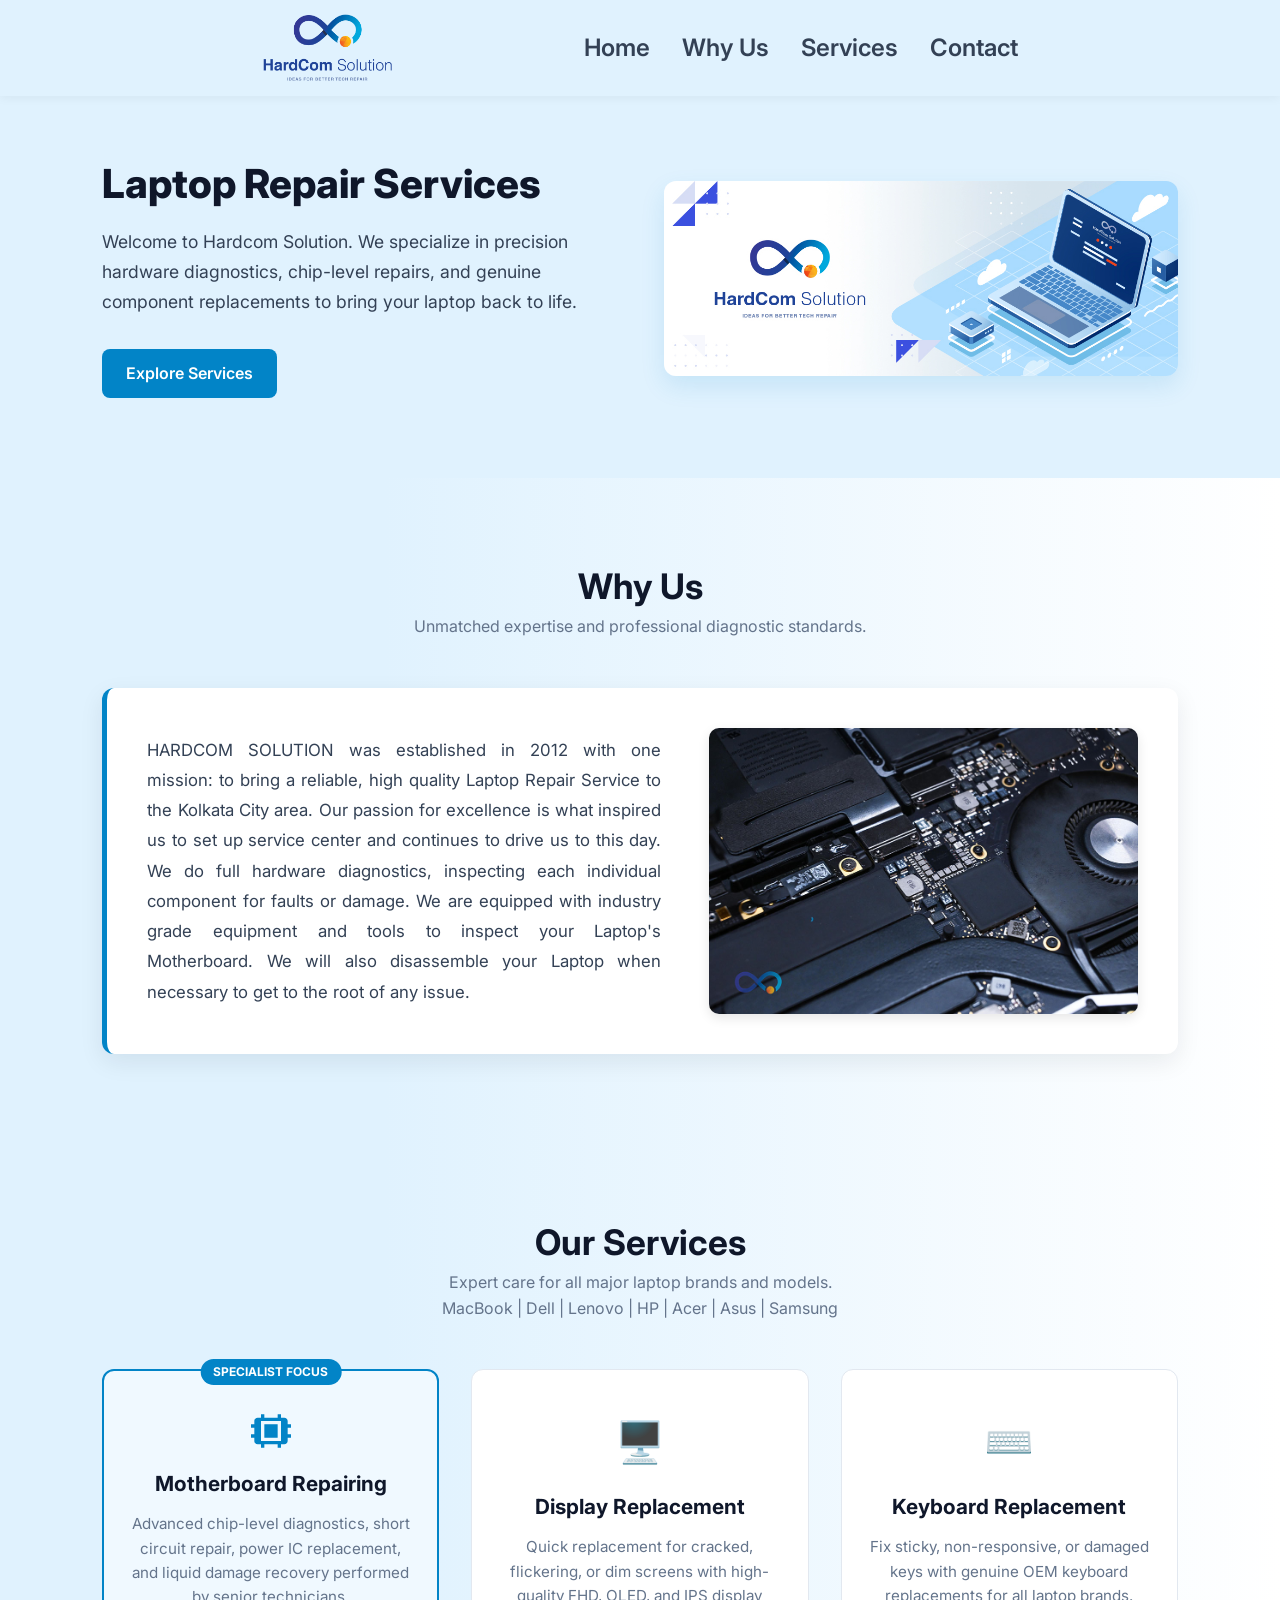
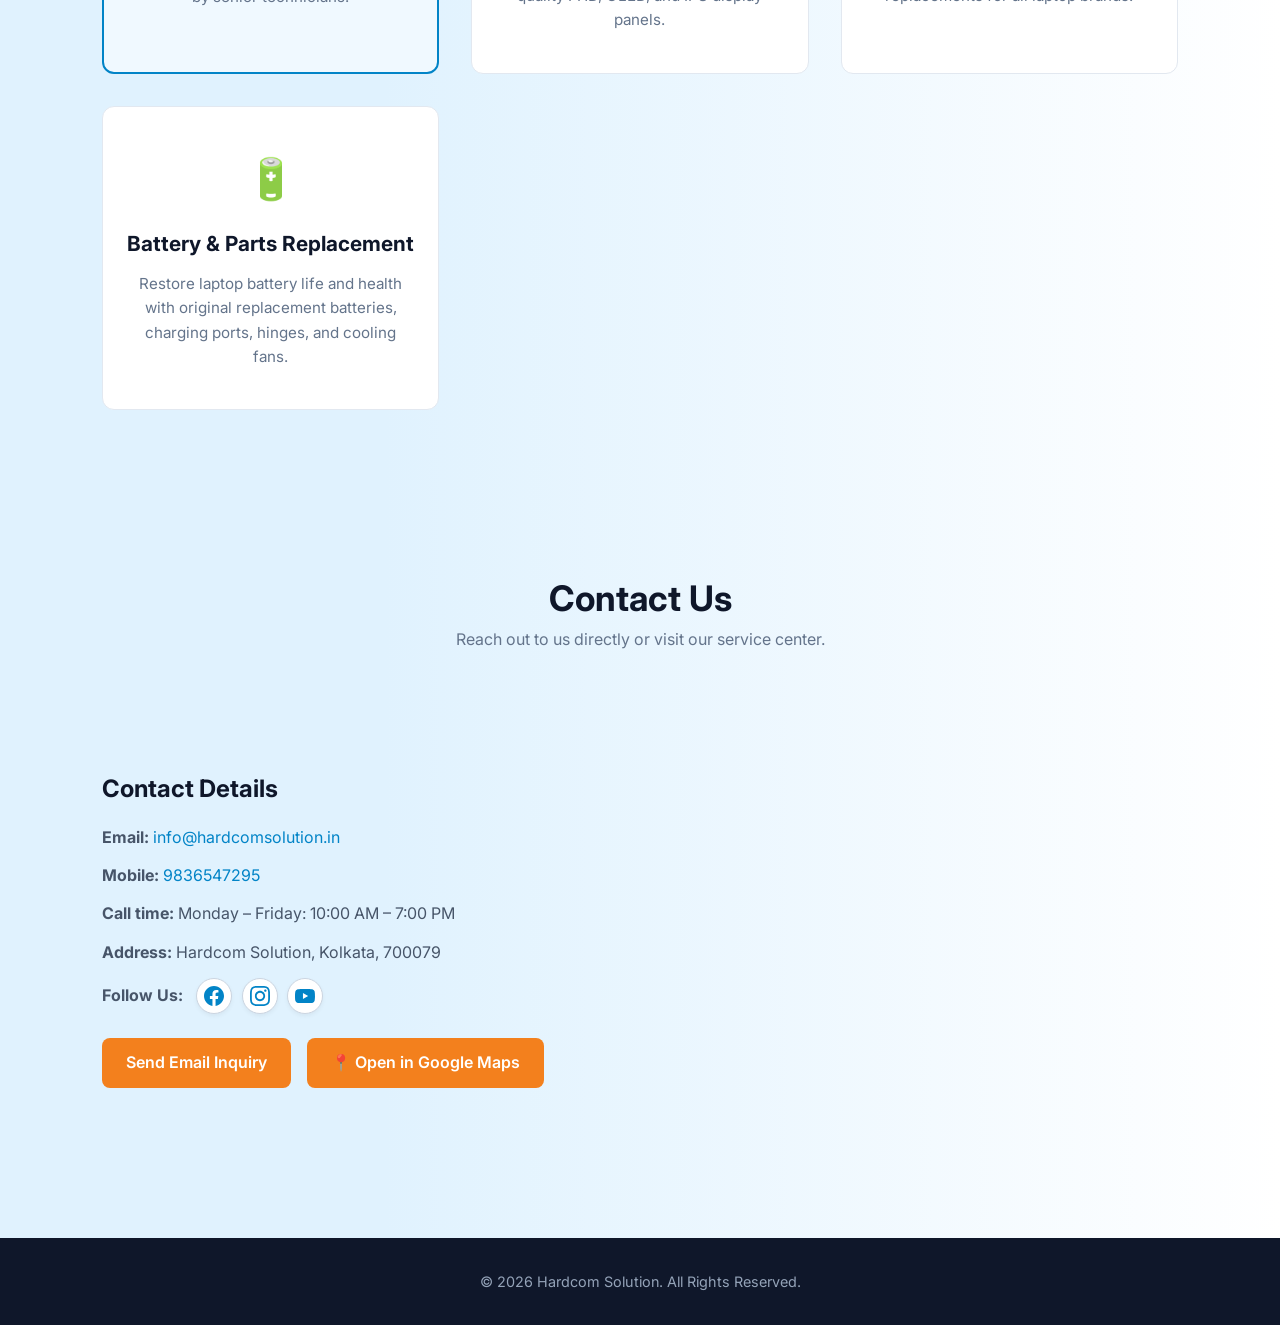
==== commit d1585779: "Add files via upload" ====
--- a/index.html
+++ b/index.html
@@ -74,8 +74,9 @@
     <div class="section-title">
       <h2>Our Services</h2>
       <p>Expert care for all major laptop brands and models.</p>
-	  <p>MacBook Dell Lenovo HP Acer Asus Samsung.<p>
+	  <p>MacBook | Dell | Lenovo | HP | Acer | Asus | Samsung</p>
     </div>
+	
 
     <div class="services-grid">
       <!-- MAIN FOCUS: Motherboard Repairing (Option 2 SVG Icon) -->
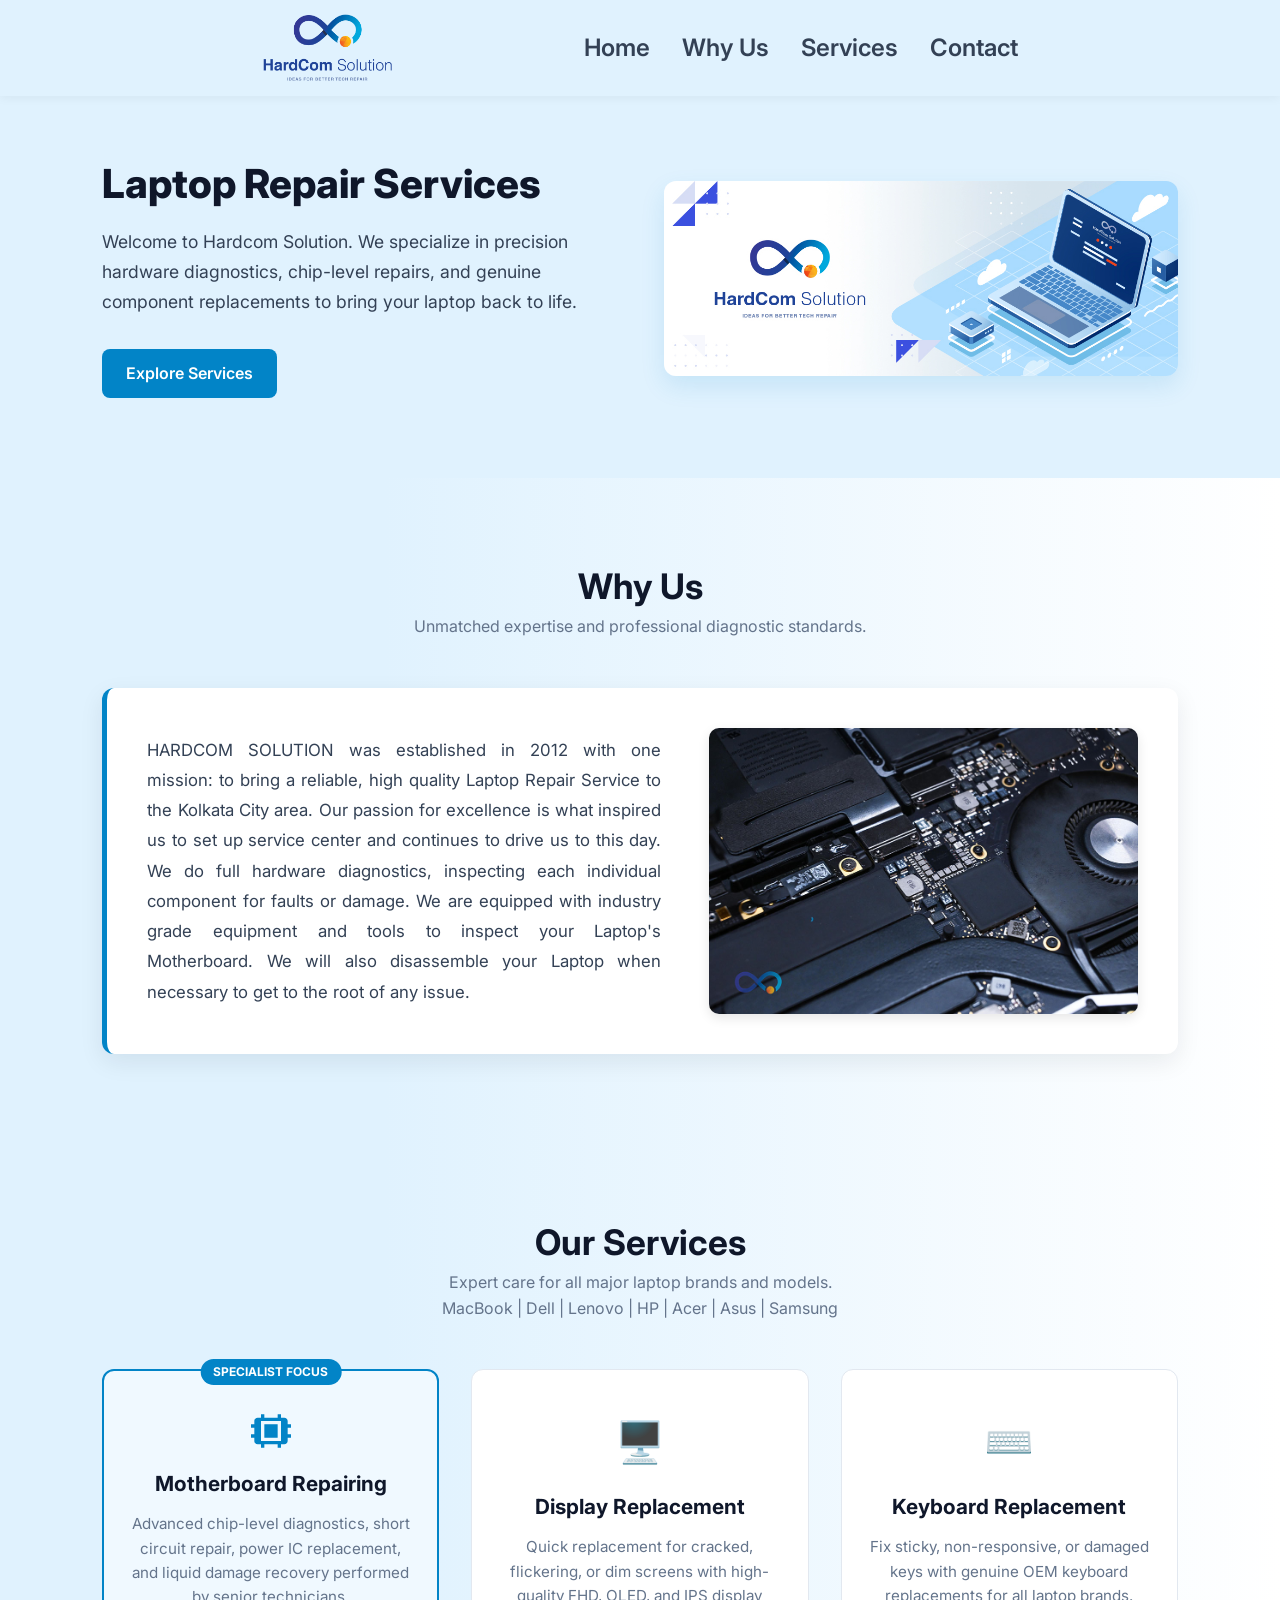
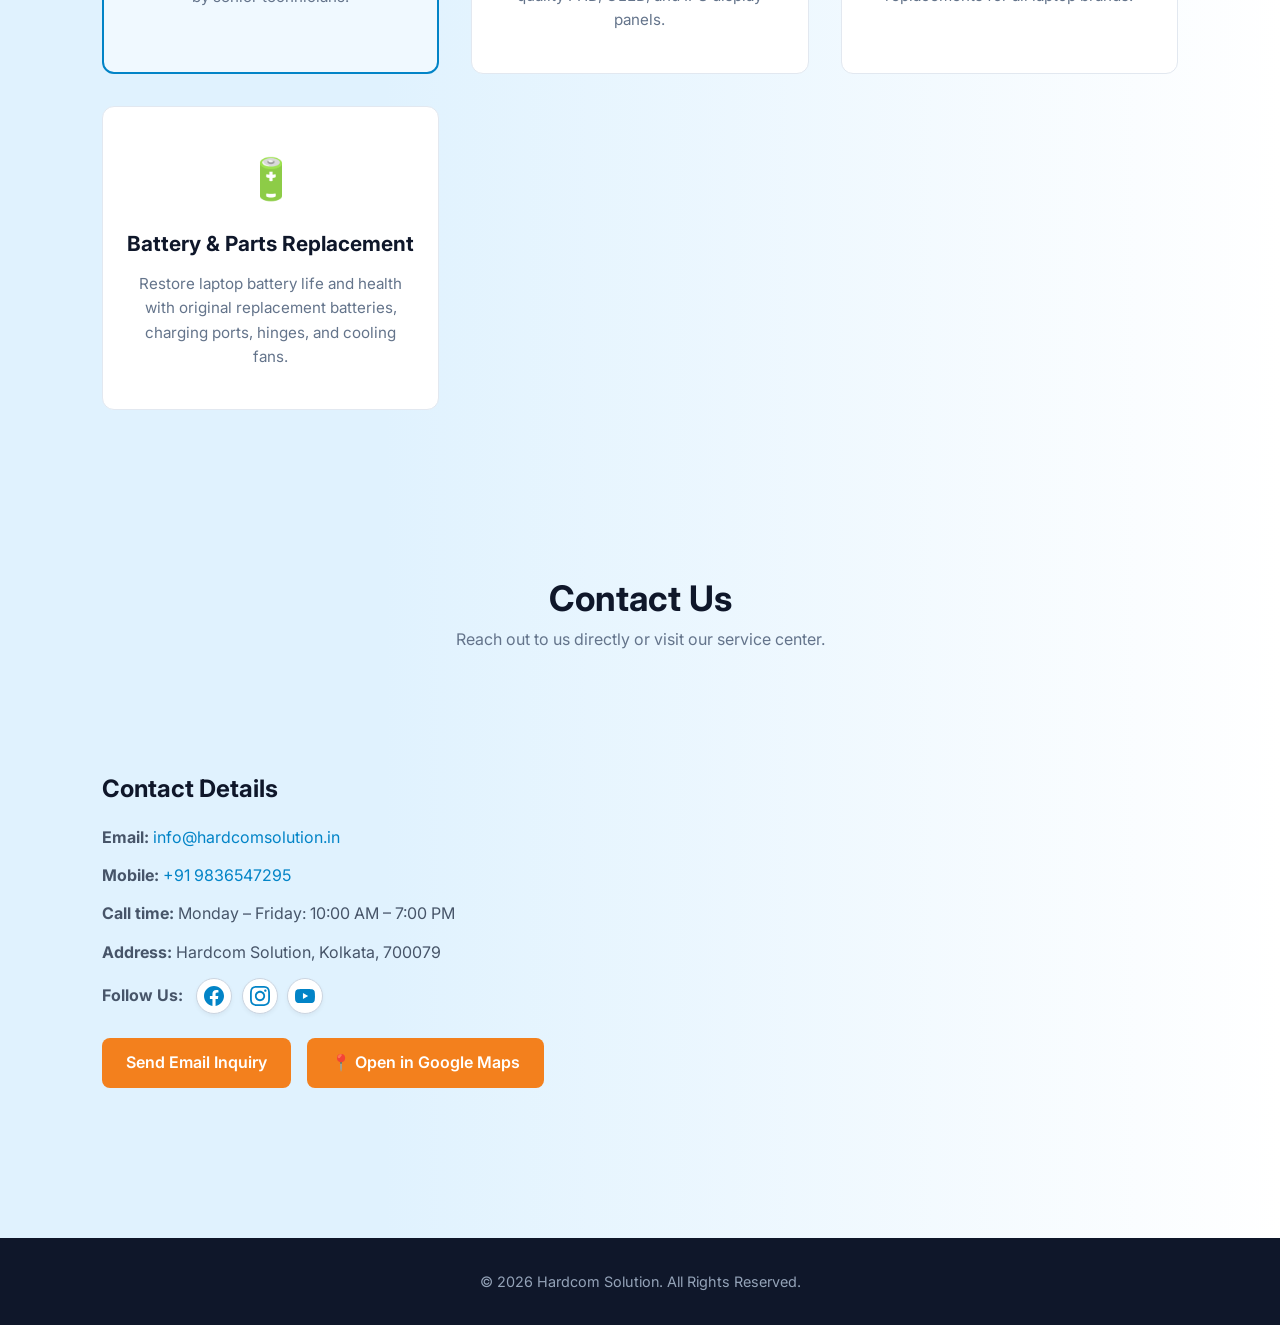
==== commit a9ed067f: "Add files via upload" ====
--- a/index.html
+++ b/index.html
@@ -3,10 +3,123 @@
 <head>
   <meta charset="UTF-8">
   <meta name="viewport" content="width=device-width, initial-scale=1.0">
-  <title>Hardcom Solution | Laptop Service & Repair Expert</title>
+
+  <!-- Primary Meta Tags -->
+  <title>Hardcom Solution | Laptop Service & Repair Expert in Kolkata</title>
+  <meta name="title" content="Hardcom Solution | Laptop Service & Repair Expert in Kolkata">
+  <meta name="description" content="Established in 2012, Hardcom Solution provides expert laptop repair services in Kolkata. Specialized in motherboard chip-level repair, screen, keyboard, and battery replacements for MacBook, Dell, HP, Lenovo, Acer, Asus, and Samsung.">
+  <meta name="keywords" content="Laptop repair Kolkata, Hardcom Solution, motherboard repair, chip level laptop repair, MacBook repair Kolkata, laptop service center Kolkata 700079">
+  <meta name="author" content="Hardcom Solution">
+  <meta name="robots" content="index, follow">
+  <link rel="canonical" href="https://hardcomsolution.in/">
+
+  <!-- Open Graph / Facebook -->
+  <meta property="og:type" content="website">
+  <meta property="og:url" content="https://hardcomsolution.in/">
+  <meta property="og:title" content="Hardcom Solution | Laptop Service & Repair Expert in Kolkata">
+  <meta property="og:description" content="Precision hardware diagnostics, chip-level motherboard repairs, and genuine component replacements for all major laptop brands in Kolkata.">
+  <meta property="og:image" content="https://hardcomsolution.in/images/whyus.jpg">
+
+  <!-- Twitter -->
+  <meta property="twitter:card" content="summary_large_image">
+  <meta property="twitter:url" content="https://hardcomsolution.in/">
+  <meta property="twitter:title" content="Hardcom Solution | Laptop Service & Repair Expert in Kolkata">
+  <meta property="twitter:description" content="Precision hardware diagnostics, chip-level motherboard repairs, and genuine component replacements for all major laptop brands in Kolkata.">
+  <meta property="twitter:image" content="https://hardcomsolution.in/images/whyus.jpg">
+
+  <!-- Stylesheet -->
   <link rel="stylesheet" href="style.css">
-  <!-- Google Fonts for professional typography -->
+
+  <!-- Google Fonts -->
   <link href="https://fonts.googleapis.com/css2?family=Inter:wght@400;600;700;800&display=swap" rel="stylesheet">
+
+  <!-- Google Schema Markup (JSON-LD) -->
+  <script type="application/ld+json">
+  {
+    "@context": "https://schema.org",
+    "@type": "ComputerRepairService",
+    "name": "Hardcom Solution",
+    "image": "https://hardcomsolution.in/images/logo.png",
+    "@id": "https://hardcomsolution.in/#organization",
+    "url": "https://hardcomsolution.in/",
+    "telephone": "+919836547295",
+    "email": "info@hardcomsolution.in",
+    "foundingDate": "2012",
+    "address": {
+      "@type": "PostalAddress",
+      "addressLocality": "Kolkata",
+      "postalCode": "700079",
+      "addressCountry": "IN"
+    },
+    "geo": {
+      "@type": "GeoCoordinates",
+      "latitude": 22.655022,
+      "longitude": 88.42818
+    },
+    "hasMap": "https://maps.app.goo.gl/X8KSxE47E7GqjeSY7",
+    "openingHoursSpecification": [
+      {
+        "@type": "OpeningHoursSpecification",
+        "dayOfWeek": [
+          "Monday",
+          "Tuesday",
+          "Wednesday",
+          "Thursday",
+          "Friday"
+        ],
+        "opens": "10:00",
+        "closes": "19:00"
+      }
+    ],
+    "sameAs": [
+      "https://www.facebook.com/HardCom.Solution",
+      "https://www.instagram.com/hardcomsolution",
+      "https://www.youtube.com/@hardcomsolution"
+    ],
+    "areaServed": {
+      "@type": "City",
+      "name": "Kolkata"
+    },
+    "hasOfferCatalog": {
+      "@type": "OfferCatalog",
+      "name": "Laptop Repair & Maintenance Services",
+      "itemListElement": [
+        {
+          "@type": "Offer",
+          "itemOffered": {
+            "@type": "Service",
+            "name": "Motherboard Repairing",
+            "description": "Advanced chip-level diagnostics, short circuit repair, power IC replacement, and liquid damage recovery."
+          }
+        },
+        {
+          "@type": "Offer",
+          "itemOffered": {
+            "@type": "Service",
+            "name": "Display Replacement",
+            "description": "Quick replacement for cracked, flickering, or dim screens with FHD, OLED, and IPS panels."
+          }
+        },
+        {
+          "@type": "Offer",
+          "itemOffered": {
+            "@type": "Service",
+            "name": "Keyboard Replacement",
+            "description": "Fix sticky, non-responsive, or damaged keys with OEM keyboard replacements."
+          }
+        },
+        {
+          "@type": "Offer",
+          "itemOffered": {
+            "@type": "Service",
+            "name": "Battery & Parts Replacement",
+            "description": "Original replacement batteries, charging ports, hinges, and cooling fans."
+          }
+        }
+      ]
+    }
+  }
+  </script>
 </head>
 <body>
 
@@ -74,12 +187,11 @@
     <div class="section-title">
       <h2>Our Services</h2>
       <p>Expert care for all major laptop brands and models.</p>
-	  <p>MacBook | Dell | Lenovo | HP | Acer | Asus | Samsung</p>
-    </div>
-	
+      <p>MacBook | Dell | Lenovo | HP | Acer | Asus | Samsung</p>
+    </div>
 
     <div class="services-grid">
-      <!-- MAIN FOCUS: Motherboard Repairing (Option 2 SVG Icon) -->
+      <!-- MAIN FOCUS: Motherboard Repairing -->
       <div class="service-card featured">
         <div class="badge">Specialist Focus</div>
         <div class="icon">
@@ -125,10 +237,9 @@
       <div class="contact-info">
         <h3>Contact Details</h3>
         <p><strong>Email:</strong> <a href="mailto:info@hardcomsolution.in">info@hardcomsolution.in</a></p>
-		<p><strong>Mobile:</strong> <a href="tel:+919836547295">9836547295</a></p>
+        <p><strong>Mobile:</strong> <a href="tel:+919836547295">+91 9836547295</a></p>
         <p><strong>Call time:</strong> Monday – Friday: 10:00 AM – 7:00 PM</p>
         <p><strong>Address:</strong> Hardcom Solution, Kolkata, 700079</p>
-		
         
         <!-- Inline Social Media Links -->
         <p class="social-row">
